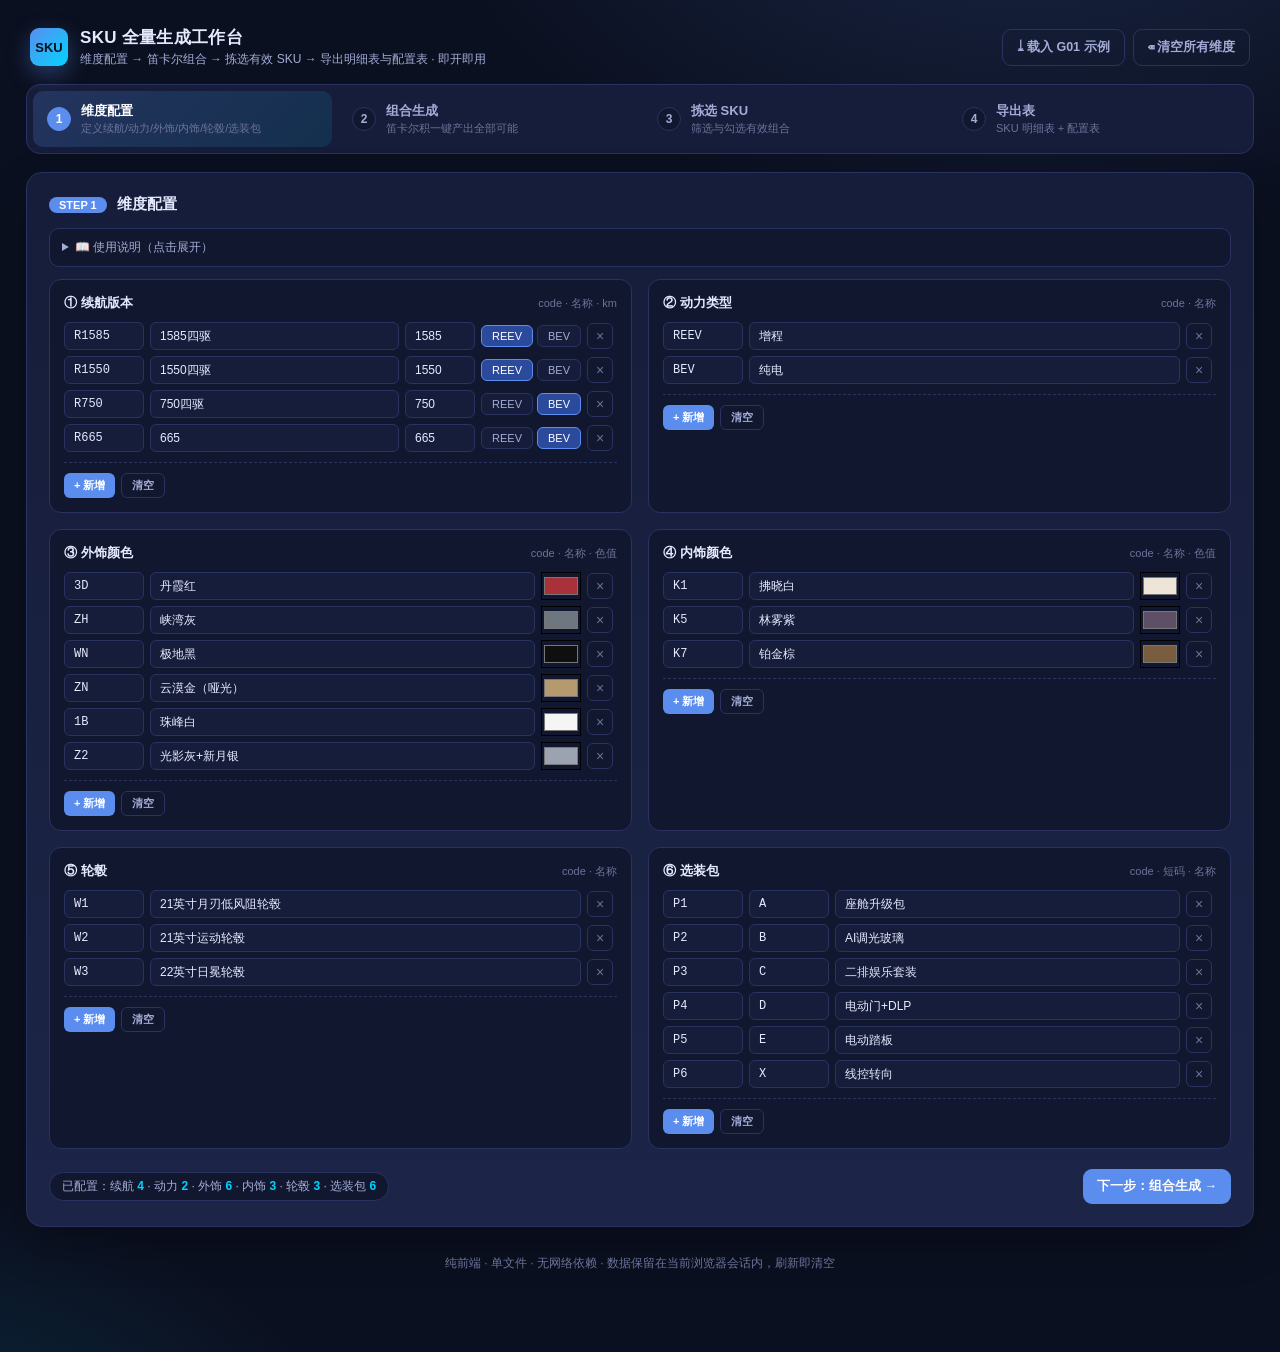
==== sku-configurator---产品配置与编码生成引擎/index.html @ 52884346 "Add SKU 全量生成工作台 (Cartesian + Cherry-pick) 四步工作流单文件 HTML 工具： - Step 1 维度配置：续航/动力/外饰/内饰/轮毂/选装包 全字段可编辑增" ====
<!DOCTYPE html>
<html lang="zh-CN">
<head>
<meta charset="UTF-8" />
<meta name="viewport" content="width=device-width, initial-scale=1.0" />
<title>SKU 全量生成工作台 · Cartesian + Cherry-pick</title>
<style>
  :root {
    --bg: #0b1020;
    --bg-2: #11172e;
    --panel: #161d3a;
    --panel-2: #1c2547;
    --border: #2a3360;
    --text: #e6eaff;
    --text-2: #a3acd6;
    --muted: #6b7399;
    --primary: #5b8def;
    --primary-2: #3d6fe0;
    --accent: #00d4ff;
    --success: #2bd576;
    --warn: #f5a524;
    --danger: #f5444f;
    --chip: #232c55;
    --chip-active: #2c4a9c;
  }
  * { box-sizing: border-box; }
  html, body { margin:0; padding:0; background:var(--bg); color:var(--text);
    font-family:-apple-system,BlinkMacSystemFont,"PingFang SC","Microsoft Yahei",sans-serif;
    -webkit-font-smoothing:antialiased; }
  body { min-height:100vh; background:
    radial-gradient(1000px 600px at 80% -10%, rgba(91,141,239,.18), transparent 60%),
    radial-gradient(800px 500px at -10% 110%, rgba(0,212,255,.14), transparent 60%),
    var(--bg);
  }
  .app { max-width:1480px; margin:0 auto; padding:22px 26px 80px; }

  /* Header */
  header.app-header { display:flex; align-items:center; justify-content:space-between;
    padding:4px 4px 16px; gap:16px; flex-wrap:wrap; }
  .brand { display:flex; align-items:center; gap:12px; }
  .brand-mark { width:38px; height:38px; border-radius:9px;
    background:linear-gradient(135deg,var(--primary),var(--accent));
    display:grid; place-items:center; color:#08111f; font-weight:800; font-size:13px;
    box-shadow:0 8px 22px rgba(91,141,239,.35); }
  .brand h1 { font-size:17px; margin:0; letter-spacing:.3px; }
  .brand .sub { font-size:12px; color:var(--text-2); margin-top:2px; }
  .header-actions { display:flex; gap:8px; }

  /* Stepper */
  .stepper { display:flex; gap:6px; margin-bottom:18px; background:var(--panel);
    border:1px solid var(--border); border-radius:14px; padding:6px; }
  .step-btn { flex:1; padding:11px 14px; border-radius:10px; cursor:pointer;
    transition:all .15s ease; user-select:none; display:flex; align-items:center; gap:10px;
    color:var(--text-2); font-size:13px; }
  .step-btn .num { width:24px; height:24px; border-radius:50%;
    background:var(--bg-2); display:grid; place-items:center; color:var(--text-2);
    font-weight:700; font-size:12px; flex-shrink:0; border:1px solid var(--border); }
  .step-btn:hover { color:var(--text); background:rgba(91,141,239,.08); }
  .step-btn.active { background:linear-gradient(135deg,rgba(91,141,239,.2),rgba(0,212,255,.1));
    color:#fff; border-color:var(--primary); }
  .step-btn.active .num { background:var(--primary); color:#fff; border-color:var(--primary); }
  .step-btn.done .num { background:var(--success); color:#08111f; border-color:var(--success); }
  .step-btn .step-title { font-weight:600; }
  .step-btn .step-desc { font-size:11px; color:var(--muted); margin-top:1px; }
  .step-btn-text { display:flex; flex-direction:column; }

  /* Card */
  .card { background:linear-gradient(180deg,var(--panel) 0%,var(--panel-2) 100%);
    border:1px solid var(--border); border-radius:16px; padding:22px;
    box-shadow:0 18px 40px rgba(0,0,0,.25); }
  .card h2 { font-size:15px; margin:0 0 14px; display:flex; align-items:center; gap:10px; }
  .card h2 .badge-num { background:var(--primary); color:#fff; padding:2px 10px;
    border-radius:999px; font-size:11px; font-weight:700; }

  /* Pill / chip */
  .pill { background:var(--bg-2); border:1px solid var(--border); color:var(--text-2);
    padding:5px 12px; border-radius:999px; font-size:12px; }
  .pill b { color:var(--accent); font-weight:600; }

  /* Buttons */
  button.btn { background:var(--primary); border:none; color:#fff; padding:9px 14px;
    border-radius:9px; font-size:12.5px; font-weight:600; cursor:pointer;
    transition:all .15s ease; }
  button.btn:hover { background:var(--primary-2); transform:translateY(-1px); }
  button.btn.ghost { background:transparent; border:1px solid var(--border); color:var(--text-2); }
  button.btn.ghost:hover { color:var(--text); border-color:var(--primary); }
  button.btn.danger { background:transparent; border:1px solid rgba(245,68,79,.4);
    color:var(--danger); }
  button.btn.danger:hover { background:rgba(245,68,79,.1); }
  button.btn.tiny { padding:4px 10px; font-size:11px; border-radius:6px; }
  button.btn:disabled { opacity:.4; cursor:not-allowed; transform:none; }

  /* Step 1: dimension grid */
  .dim-grid { display:grid; grid-template-columns:repeat(2,1fr); gap:16px; }
  @media (max-width:980px) { .dim-grid { grid-template-columns:1fr; } }
  .dim-card { background:var(--bg-2); border:1px solid var(--border); border-radius:12px; padding:14px; }
  .dim-card h3 { margin:0 0 10px; font-size:13px; color:var(--text); display:flex;
    align-items:center; justify-content:space-between; }
  .dim-card h3 .meta { color:var(--muted); font-size:11px; font-weight:400; }
  .dim-rows { display:flex; flex-direction:column; gap:6px; max-height:280px; overflow-y:auto;
    padding-right:4px; }
  .dim-rows::-webkit-scrollbar { width:6px; }
  .dim-rows::-webkit-scrollbar-thumb { background:var(--border); border-radius:3px; }
  .dim-row { display:flex; gap:6px; align-items:center; }
  .dim-row input[type=text], .dim-row input[type=number] {
    flex:1; min-width:0; background:var(--panel); border:1px solid var(--border);
    color:var(--text); padding:6px 9px; border-radius:6px; font-size:12px; outline:none; }
  .dim-row input:focus { border-color:var(--primary); }
  .dim-row input.code { font-family:"SF Mono",Menlo,monospace; max-width:80px; flex:0 0 80px; }
  .dim-row input.km { max-width:70px; flex:0 0 70px; }
  .dim-row input.color { max-width:40px; flex:0 0 40px; padding:0; height:28px;
    background:transparent; cursor:pointer; }
  .dim-row .del { background:transparent; border:1px solid var(--border); color:var(--muted);
    width:26px; height:26px; border-radius:6px; cursor:pointer; flex-shrink:0;
    transition:all .15s ease; font-size:14px; line-height:1; }
  .dim-row .del:hover { color:var(--danger); border-color:var(--danger); }
  .dim-actions { display:flex; gap:6px; margin-top:10px; padding-top:10px; border-top:1px dashed var(--border); }

  /* Step 2: combinations */
  .combo-summary { display:grid; grid-template-columns:repeat(auto-fit,minmax(150px,1fr));
    gap:10px; margin-bottom:14px; }
  .combo-stat { background:var(--bg-2); border:1px solid var(--border); border-radius:10px;
    padding:11px 14px; }
  .combo-stat .label { font-size:11px; color:var(--text-2); }
  .combo-stat .value { font-size:18px; color:var(--text); font-weight:700; margin-top:3px;
    font-family:"SF Mono",Menlo,monospace; }
  .combo-stat .value.accent { color:var(--accent); }
  .combo-formula { background:var(--bg-2); border:1px solid var(--border); border-radius:10px;
    padding:14px 16px; font-family:"SF Mono",Menlo,monospace; font-size:13px;
    color:var(--text-2); margin-bottom:14px; line-height:1.7; }
  .combo-formula b { color:var(--accent); font-weight:700; }
  .combo-formula .total { font-size:18px; color:#fff; }

  /* Step 3: cherry pick table */
  .filter-bar { display:flex; gap:8px; flex-wrap:wrap; align-items:center;
    margin-bottom:12px; padding:12px; background:var(--bg-2); border:1px solid var(--border);
    border-radius:10px; }
  .filter-bar select, .filter-bar input { background:var(--panel); border:1px solid var(--border);
    color:var(--text); padding:7px 10px; border-radius:7px; font-size:12.5px; outline:none; }
  .filter-bar select:focus, .filter-bar input:focus { border-color:var(--primary); }
  .filter-bar label { font-size:11px; color:var(--text-2); margin-right:4px; }
  .filter-bar .spacer { flex:1; }

  .selection-bar { display:flex; gap:8px; align-items:center; margin-bottom:12px; flex-wrap:wrap; }
  .sel-stat { font-size:12px; color:var(--text-2); }
  .sel-stat b { color:var(--accent); font-size:13px; }

  /* Tables */
  .tbl-wrap { overflow-x:auto; max-height:560px; overflow-y:auto;
    border:1px solid var(--border); border-radius:10px; background:var(--bg-2); }
  table.tbl { width:100%; border-collapse:collapse; font-size:12.5px; }
  table.tbl th, table.tbl td { padding:8px 12px; text-align:left;
    border-bottom:1px solid var(--border); white-space:nowrap; }
  table.tbl thead th { background:var(--panel); color:var(--text-2);
    font-weight:600; font-size:11px; text-transform:uppercase; letter-spacing:.5px;
    position:sticky; top:0; z-index:2; }
  table.tbl td code { color:var(--accent); font-family:"SF Mono",Menlo,monospace;
    font-size:11.5px; background:rgba(0,212,255,.08); padding:2px 6px; border-radius:4px; }
  table.tbl tr:hover td { background:rgba(91,141,239,.06); }
  table.tbl tr.selected td { background:rgba(43,213,118,.06); }
  table.tbl .swatch { display:inline-block; width:12px; height:12px; border-radius:50%;
    margin-right:6px; vertical-align:-1px; border:1px solid rgba(255,255,255,.25); }
  table.tbl input[type=checkbox] { cursor:pointer; }
  table.tbl .badge-pwr { font-size:11px; padding:2px 7px; border-radius:999px;
    border:1px solid; font-weight:600; }
  .badge-pwr.reev, .badge-pwr.增程 { color:var(--warn); border-color:rgba(245,165,36,.4);
    background:rgba(245,165,36,.08); }
  .badge-pwr.bev, .badge-pwr.纯电 { color:var(--success); border-color:rgba(43,213,118,.4);
    background:rgba(43,213,118,.08); }

  .pagination { display:flex; gap:6px; align-items:center; justify-content:center;
    margin-top:12px; }
  .pagination button { background:var(--bg-2); border:1px solid var(--border);
    color:var(--text-2); padding:5px 11px; border-radius:6px; font-size:12px;
    cursor:pointer; }
  .pagination button:hover { color:var(--text); border-color:var(--primary); }
  .pagination button.active { background:var(--primary); color:#fff; border-color:var(--primary); }
  .pagination .ellipsis { color:var(--muted); padding:5px 4px; }
  .pagination .info { font-size:12px; color:var(--text-2); margin:0 10px; }

  /* Step 4 export tables */
  .export-grid { display:grid; gap:18px; }
  .export-section { background:var(--bg-2); border:1px solid var(--border);
    border-radius:12px; padding:14px; }
  .export-section h3 { margin:0 0 10px; font-size:14px; display:flex;
    justify-content:space-between; align-items:center; }
  .export-section h3 .actions { display:flex; gap:6px; }

  .matrix-cell { text-align:center; }
  .tag-yes { color:var(--success); font-weight:700; }
  .tag-no { color:var(--muted); }

  /* Toast */
  .toast { position:fixed; bottom:30px; left:50%; transform:translateX(-50%);
    background:#0a0f23; border:1px solid var(--border); color:var(--text);
    padding:10px 16px; border-radius:10px; font-size:13px;
    box-shadow:0 12px 30px rgba(0,0,0,.5);
    opacity:0; transition:opacity .25s ease, transform .25s ease;
    pointer-events:none; z-index:100; }
  .toast.show { opacity:1; transform:translateX(-50%) translateY(-4px); }

  .hidden { display:none !important; }

  .empty-state { text-align:center; padding:40px 20px; color:var(--muted); }
  .empty-state .icon { font-size:36px; margin-bottom:10px; opacity:.5; }
  .empty-state .msg { font-size:13px; margin-bottom:14px; }

  footer.foot { margin-top:28px; text-align:center; color:var(--muted); font-size:12px; }

  /* Power select chips inline (in dim row) */
  .power-select { display:flex; gap:4px; }
  .power-select .pchip { padding:4px 10px; background:var(--panel); border:1px solid var(--border);
    color:var(--text-2); border-radius:6px; font-size:11px; cursor:pointer; user-select:none; }
  .power-select .pchip.active { background:var(--chip-active); color:#fff; border-color:var(--primary); }

  details { background:var(--bg-2); border:1px solid var(--border); border-radius:10px;
    padding:10px 12px; margin-bottom:12px; }
  details summary { cursor:pointer; font-size:12px; color:var(--text-2); }
  details summary:hover { color:var(--text); }
  details[open] summary { color:var(--text); margin-bottom:8px; }
  details code { color:var(--accent); font-size:11.5px; }
  details kbd { background:var(--panel); border:1px solid var(--border); padding:1px 5px;
    border-radius:4px; font-size:11px; color:var(--text); }
</style>
</head>
<body>
<div class="app">

<header class="app-header">
  <div class="brand">
    <div class="brand-mark">SKU</div>
    <div>
      <h1>SKU 全量生成工作台</h1>
      <div class="sub">维度配置 → 笛卡尔组合 → 拣选有效 SKU → 导出明细表与配置表 · 即开即用</div>
    </div>
  </div>
  <div class="header-actions">
    <button class="btn ghost" id="btnLoadG01">⤓ 载入 G01 示例</button>
    <button class="btn ghost" id="btnClearAll">⌫ 清空所有维度</button>
  </div>
</header>

<div class="stepper">
  <div class="step-btn active" data-step="1">
    <div class="num">1</div>
    <div class="step-btn-text">
      <div class="step-title">维度配置</div>
      <div class="step-desc">定义续航/动力/外饰/内饰/轮毂/选装包</div>
    </div>
  </div>
  <div class="step-btn" data-step="2">
    <div class="num">2</div>
    <div class="step-btn-text">
      <div class="step-title">组合生成</div>
      <div class="step-desc">笛卡尔积一键产出全部可能</div>
    </div>
  </div>
  <div class="step-btn" data-step="3">
    <div class="num">3</div>
    <div class="step-btn-text">
      <div class="step-title">拣选 SKU</div>
      <div class="step-desc">筛选与勾选有效组合</div>
    </div>
  </div>
  <div class="step-btn" data-step="4">
    <div class="num">4</div>
    <div class="step-btn-text">
      <div class="step-title">导出表</div>
      <div class="step-desc">SKU 明细表 + 配置表</div>
    </div>
  </div>
</div>

<!-- ============ STEP 1 : 维度配置 ============ -->
<section id="step-1" class="card">
  <h2><span class="badge-num">STEP 1</span>维度配置</h2>
  <details>
    <summary>📖 使用说明（点击展开）</summary>
    <div style="font-size:12px; color:var(--text-2); line-height:1.7;">
      为每个维度增删改条目。所有维度都将参与笛卡尔积组合。<br>
      • <b>续航版本</b>：每行包含编码 / 名称 / 续航值(km)<br>
      • <b>动力类型</b>：通常为 REEV / BEV / PHEV 等<br>
      • <b>外饰 / 内饰</b>：编码 / 名称 / 颜色<br>
      • <b>轮毂 / 选装包</b>：编码 / 名称<br>
      字段留空时该行将被忽略。点击右上「⤓ 载入 G01 示例」可填入小鹏 GX 真实数据。
    </div>
  </details>

  <div class="dim-grid">
    <div class="dim-card" data-dim="range">
      <h3>① 续航版本 <span class="meta">code · 名称 · km</span></h3>
      <div class="dim-rows"></div>
      <div class="dim-actions">
        <button class="btn tiny" data-act="add">+ 新增</button>
        <button class="btn ghost tiny" data-act="clear">清空</button>
      </div>
    </div>

    <div class="dim-card" data-dim="power">
      <h3>② 动力类型 <span class="meta">code · 名称</span></h3>
      <div class="dim-rows"></div>
      <div class="dim-actions">
        <button class="btn tiny" data-act="add">+ 新增</button>
        <button class="btn ghost tiny" data-act="clear">清空</button>
      </div>
    </div>

    <div class="dim-card" data-dim="exterior">
      <h3>③ 外饰颜色 <span class="meta">code · 名称 · 色值</span></h3>
      <div class="dim-rows"></div>
      <div class="dim-actions">
        <button class="btn tiny" data-act="add">+ 新增</button>
        <button class="btn ghost tiny" data-act="clear">清空</button>
      </div>
    </div>

    <div class="dim-card" data-dim="interior">
      <h3>④ 内饰颜色 <span class="meta">code · 名称 · 色值</span></h3>
      <div class="dim-rows"></div>
      <div class="dim-actions">
        <button class="btn tiny" data-act="add">+ 新增</button>
        <button class="btn ghost tiny" data-act="clear">清空</button>
      </div>
    </div>

    <div class="dim-card" data-dim="wheel">
      <h3>⑤ 轮毂 <span class="meta">code · 名称</span></h3>
      <div class="dim-rows"></div>
      <div class="dim-actions">
        <button class="btn tiny" data-act="add">+ 新增</button>
        <button class="btn ghost tiny" data-act="clear">清空</button>
      </div>
    </div>

    <div class="dim-card" data-dim="package">
      <h3>⑥ 选装包 <span class="meta">code · 短码 · 名称</span></h3>
      <div class="dim-rows"></div>
      <div class="dim-actions">
        <button class="btn tiny" data-act="add">+ 新增</button>
        <button class="btn ghost tiny" data-act="clear">清空</button>
      </div>
    </div>
  </div>

  <div style="margin-top:20px; display:flex; justify-content:space-between; align-items:center;">
    <div class="pill" id="dimSummary">已配置：— / — / — / — / — / —</div>
    <button class="btn" id="btnGoStep2">下一步：组合生成 →</button>
  </div>
</section>

<!-- ============ STEP 2 : 组合生成 ============ -->
<section id="step-2" class="card hidden">
  <h2><span class="badge-num">STEP 2</span>组合生成</h2>

  <div class="combo-formula" id="comboFormula"></div>

  <div class="combo-summary" id="comboSummary"></div>

  <div style="display:flex; gap:8px; margin-bottom:14px; flex-wrap:wrap;">
    <button class="btn" id="btnGenerateCombos">⚡ 生成全部组合</button>
    <label style="display:flex; align-items:center; gap:6px; font-size:12px; color:var(--text-2);">
      <input type="checkbox" id="optPackagePower" /> 选装包按"独立 0/1"展开（关闭则只产出"全标配"+"全可选"两态）
    </label>
    <span class="spacer" style="flex:1;"></span>
    <button class="btn ghost" id="btnPrev2">← 上一步</button>
    <button class="btn" id="btnGoStep3" disabled>下一步：拣选 SKU →</button>
  </div>

  <div id="comboPreview"></div>
</section>

<!-- ============ STEP 3 : 拣选 SKU ============ -->
<section id="step-3" class="card hidden">
  <h2><span class="badge-num">STEP 3</span>拣选 SKU</h2>

  <div class="filter-bar">
    <label>续航</label><select data-filter="range"><option value="">全部</option></select>
    <label>动力</label><select data-filter="power"><option value="">全部</option></select>
    <label>外饰</label><select data-filter="exterior"><option value="">全部</option></select>
    <label>内饰</label><select data-filter="interior"><option value="">全部</option></select>
    <label>轮毂</label><select data-filter="wheel"><option value="">全部</option></select>
    <input type="text" placeholder="搜索 SKU 编码 / 名称…" id="searchInput" style="flex:1; min-width:160px;"/>
    <button class="btn ghost tiny" id="btnClearFilter">清空筛选</button>
  </div>

  <div class="selection-bar">
    <span class="sel-stat">已选：<b id="selCount">0</b> / 当前筛选：<b id="filterCount">0</b> / 全部：<b id="totalCount">0</b></span>
    <span style="flex:1;"></span>
    <button class="btn ghost tiny" id="btnSelectFiltered">✓ 选中筛选项</button>
    <button class="btn ghost tiny" id="btnUnselectFiltered">✕ 取消筛选项</button>
    <button class="btn ghost tiny" id="btnInvertSel">⇅ 反选</button>
    <button class="btn ghost tiny" id="btnSelectAll">全选</button>
    <button class="btn ghost tiny" id="btnSelectNone">全不选</button>
    <span style="width:8px;"></span>
    <button class="btn ghost" id="btnPrev3">← 上一步</button>
    <button class="btn" id="btnGoStep4">下一步：导出表 →</button>
  </div>

  <div class="tbl-wrap">
    <table class="tbl">
      <thead>
        <tr>
          <th><input type="checkbox" id="chkAllPage" title="本页全选/全不选" /></th>
          <th>#</th>
          <th>SKU 编码</th>
          <th>续航</th>
          <th>动力</th>
          <th>轮毂</th>
          <th>外饰</th>
          <th>内饰</th>
          <th>选装包</th>
        </tr>
      </thead>
      <tbody id="comboTbody"></tbody>
    </table>
  </div>
  <div class="pagination" id="pagination"></div>
</section>

<!-- ============ STEP 4 : 导出表 ============ -->
<section id="step-4" class="card hidden">
  <h2><span class="badge-num">STEP 4</span>导出表</h2>
  <div class="combo-summary">
    <div class="combo-stat"><div class="label">已选 SKU</div><div class="value accent" id="exportSelCount">0</div></div>
    <div class="combo-stat"><div class="label">续航版本数</div><div class="value" id="exportRangeCount">0</div></div>
    <div class="combo-stat"><div class="label">外饰组合数</div><div class="value" id="exportExtCount">0</div></div>
    <div class="combo-stat"><div class="label">轮毂组合数</div><div class="value" id="exportWheelCount">0</div></div>
  </div>

  <div class="export-grid">
    <div class="export-section">
      <h3>📋 SKU 明细表 <div class="actions">
        <button class="btn tiny" data-export="detail-csv">⬇ CSV</button>
        <button class="btn tiny ghost" data-export="detail-json">⬇ JSON</button>
        <button class="btn tiny ghost" data-export="detail-copy">📋 复制 TSV</button>
      </div></h3>
      <div class="tbl-wrap" style="max-height:400px;">
        <table class="tbl" id="detailTable"></table>
      </div>
    </div>

    <div class="export-section">
      <h3>📊 配置表（按续航版本汇总） <div class="actions">
        <button class="btn tiny" data-export="config-csv">⬇ CSV</button>
        <button class="btn tiny ghost" data-export="config-json">⬇ JSON</button>
      </div></h3>
      <div class="tbl-wrap" style="max-height:300px;">
        <table class="tbl" id="configTable"></table>
      </div>
    </div>

    <div class="export-section">
      <h3>🎨 外饰 × 内饰 × 续航 矩阵 <div class="actions">
        <button class="btn tiny ghost" data-export="matrix-csv">⬇ CSV</button>
      </div></h3>
      <div class="tbl-wrap" style="max-height:400px;">
        <table class="tbl" id="matrixTable"></table>
      </div>
    </div>
  </div>

  <div style="margin-top:18px; display:flex; gap:8px;">
    <button class="btn ghost" id="btnPrev4">← 返回拣选</button>
    <span style="flex:1;"></span>
    <button class="btn" id="btnExportAll">⬇ 一键打包导出（JSON）</button>
  </div>
</section>

<footer class="foot">
  纯前端 · 单文件 · 无网络依赖 · 数据保留在当前浏览器会话内，刷新即清空
</footer>
</div>

<div id="toast" class="toast"></div>

<script>
/* =========================================================================================
 *  G01 示例数据
 * ======================================================================================= */
const SAMPLE_G01 = {
  range: [
    { code:'R1585', name:'1585四驱', km:1585, power:'REEV' },
    { code:'R1550', name:'1550四驱', km:1550, power:'REEV' },
    { code:'R750',  name:'750四驱',  km:750,  power:'BEV'  },
    { code:'R665',  name:'665',      km:665,  power:'BEV'  },
  ],
  power: [
    { code:'REEV', name:'增程' },
    { code:'BEV',  name:'纯电' },
  ],
  exterior: [
    { code:'3D',   name:'丹霞红',         hex:'#A8313A' },
    { code:'ZH',   name:'峡湾灰',         hex:'#6E7680' },
    { code:'WN',   name:'极地黑',         hex:'#0F0F0F' },
    { code:'ZN',   name:'云漠金（哑光）',  hex:'#B59A6F' },
    { code:'1B',   name:'珠峰白',         hex:'#F5F5F5' },
    { code:'Z2',   name:'光影灰+新月银',  hex:'#9CA3B0' },
  ],
  interior: [
    { code:'K1', name:'拂晓白', hex:'#EDE6D6' },
    { code:'K5', name:'林雾紫', hex:'#5C4F66' },
    { code:'K7', name:'铂金棕', hex:'#7A5C3F' },
  ],
  wheel: [
    { code:'W1', name:'21英寸月刃低风阻轮毂' },
    { code:'W2', name:'21英寸运动轮毂' },
    { code:'W3', name:'22英寸日冕轮毂' },
  ],
  package: [
    { code:'P1', short:'A', name:'座舱升级包' },
    { code:'P2', short:'B', name:'AI调光玻璃' },
    { code:'P3', short:'C', name:'二排娱乐套装' },
    { code:'P4', short:'D', name:'电动门+DLP' },
    { code:'P5', short:'E', name:'电动踏板' },
    { code:'P6', short:'X', name:'线控转向' },
  ],
};

const EMPTY_DIMS = { range:[], power:[], exterior:[], interior:[], wheel:[], package:[] };

/* =========================================================================================
 *  全局状态
 * ======================================================================================= */
const state = {
  dims: structuredClone(SAMPLE_G01),
  combos: [],
  selection: new Set(),     // combo IDs
  filter: { range:'', power:'', exterior:'', interior:'', wheel:'', search:'' },
  page: 1,
  pageSize: 50,
  packagePowerSet: false,   // 选装包是否按 0/1 笛卡尔展开
  step: 1,
};

const $  = sel => document.querySelector(sel);
const $$ = sel => Array.from(document.querySelectorAll(sel));

function toast(msg) {
  const t = $('#toast'); t.textContent = msg; t.classList.add('show');
  clearTimeout(t._h); t._h = setTimeout(()=>t.classList.remove('show'), 1700);
}

/* =========================================================================================
 *  Step 1: 维度配置 渲染
 * ======================================================================================= */
const DIM_FIELDS = {
  range:    [{k:'code',ph:'编码',cls:'code'},{k:'name',ph:'名称'},{k:'km',ph:'km',cls:'km',type:'number'}],
  power:    [{k:'code',ph:'编码',cls:'code'},{k:'name',ph:'名称'}],
  exterior: [{k:'code',ph:'编码',cls:'code'},{k:'name',ph:'名称'},{k:'hex',type:'color',cls:'color'}],
  interior: [{k:'code',ph:'编码',cls:'code'},{k:'name',ph:'名称'},{k:'hex',type:'color',cls:'color'}],
  wheel:    [{k:'code',ph:'编码',cls:'code'},{k:'name',ph:'名称'}],
  package:  [{k:'code',ph:'编码',cls:'code'},{k:'short',ph:'短码',cls:'code'},{k:'name',ph:'名称'}],
};
const DIM_LABELS = { range:'续航版本', power:'动力类型', exterior:'外饰', interior:'内饰', wheel:'轮毂', package:'选装包' };

function renderDimCard(dim) {
  const card = document.querySelector(`.dim-card[data-dim="${dim}"]`);
  const body = card.querySelector('.dim-rows');
  body.innerHTML = '';
  state.dims[dim].forEach((row, idx) => {
    const r = document.createElement('div');
    r.className = 'dim-row';
    DIM_FIELDS[dim].forEach(f => {
      const inp = document.createElement('input');
      inp.type = f.type || 'text';
      inp.placeholder = f.ph || '';
      if (f.cls) inp.className = f.cls;
      inp.value = row[f.k] != null ? row[f.k] : '';
      inp.addEventListener('input', e => {
        let v = e.target.value;
        if (f.type === 'number') v = v === '' ? null : Number(v);
        state.dims[dim][idx][f.k] = v;
        updateDimSummary();
      });
      r.appendChild(inp);
    });
    // power dim 不需要其他字段；range 加 power 选择
    if (dim === 'range') {
      const ps = document.createElement('div');
      ps.className = 'power-select';
      const powers = state.dims.power.length ? state.dims.power : [{code:'REEV',name:'增程'},{code:'BEV',name:'纯电'}];
      powers.forEach(p => {
        const c = document.createElement('div');
        c.className = 'pchip' + (row.power === p.code ? ' active' : '');
        c.textContent = p.code;
        c.title = p.name;
        c.addEventListener('click', () => {
          state.dims.range[idx].power = p.code;
          renderDimCard('range');
          updateDimSummary();
        });
        ps.appendChild(c);
      });
      r.appendChild(ps);
    }
    const del = document.createElement('button');
    del.className = 'del'; del.textContent = '×'; del.title = '删除';
    del.addEventListener('click', () => {
      state.dims[dim].splice(idx, 1);
      renderDimCard(dim);
      updateDimSummary();
    });
    r.appendChild(del);
    body.appendChild(r);
  });
}

function renderAllDimCards() {
  Object.keys(DIM_LABELS).forEach(renderDimCard);
  updateDimSummary();
}

function addEmptyRow(dim) {
  const empty = {};
  DIM_FIELDS[dim].forEach(f => empty[f.k] = f.type === 'number' ? null : '');
  if (dim === 'exterior' || dim === 'interior') empty.hex = '#cccccc';
  if (dim === 'range') empty.power = (state.dims.power[0]||{}).code || '';
  state.dims[dim].push(empty);
  renderDimCard(dim);
  updateDimSummary();
}

function clearDim(dim) {
  if (!confirm(`确定清空「${DIM_LABELS[dim]}」全部条目？`)) return;
  state.dims[dim] = [];
  renderDimCard(dim);
  updateDimSummary();
}

function updateDimSummary() {
  const valid = dim => state.dims[dim].filter(r => r.code && r.name).length;
  const counts = ['range','power','exterior','interior','wheel','package'].map(valid);
  $('#dimSummary').innerHTML = `已配置：续航 <b>${counts[0]}</b> · 动力 <b>${counts[1]}</b> · 外饰 <b>${counts[2]}</b> · 内饰 <b>${counts[3]}</b> · 轮毂 <b>${counts[4]}</b> · 选装包 <b>${counts[5]}</b>`;
  // re-render power selection chips when power dim changes
  if (state._lastPowerHash !== JSON.stringify(state.dims.power)) {
    state._lastPowerHash = JSON.stringify(state.dims.power);
    if (state.dims.range.length) renderDimCard('range');
  }
}

// 维度卡按钮
document.querySelectorAll('.dim-card').forEach(card => {
  card.querySelectorAll('button[data-act]').forEach(btn => {
    btn.addEventListener('click', () => {
      const dim = card.dataset.dim;
      const act = btn.dataset.act;
      if (act === 'add') addEmptyRow(dim);
      if (act === 'clear') clearDim(dim);
    });
  });
});

$('#btnLoadG01').addEventListener('click', () => {
  state.dims = structuredClone(SAMPLE_G01);
  renderAllDimCards();
  toast('已载入小鹏 GX (G01) 示例数据');
});
$('#btnClearAll').addEventListener('click', () => {
  if (!confirm('确定清空全部维度？')) return;
  state.dims = structuredClone(EMPTY_DIMS);
  renderAllDimCards();
  toast('已清空全部维度');
});

/* =========================================================================================
 *  Step 切换
 * ======================================================================================= */
function goStep(n) {
  state.step = n;
  $$('.step-btn').forEach(b => {
    const i = +b.dataset.step;
    b.classList.toggle('active', i === n);
    b.classList.toggle('done', i < n);
  });
  [1,2,3,4].forEach(i => {
    document.getElementById('step-'+i).classList.toggle('hidden', i !== n);
  });
  if (n === 2) renderStep2();
  if (n === 3) renderStep3();
  if (n === 4) renderStep4();
  window.scrollTo({ top: 0, behavior: 'smooth' });
}
$$('.step-btn').forEach(b => b.addEventListener('click', () => goStep(+b.dataset.step)));
$('#btnGoStep2').addEventListener('click', () => {
  if (!validateDims()) return;
  goStep(2);
});
$('#btnPrev2').addEventListener('click', () => goStep(1));
$('#btnGoStep3').addEventListener('click', () => goStep(3));
$('#btnPrev3').addEventListener('click', () => goStep(2));
$('#btnGoStep4').addEventListener('click', () => goStep(4));
$('#btnPrev4').addEventListener('click', () => goStep(3));

function validateDims() {
  const need = ['range','exterior','interior','wheel'];
  for (const d of need) {
    const valid = state.dims[d].filter(r => r.code && r.name);
    if (valid.length === 0) {
      toast(`「${DIM_LABELS[d]}」至少需要 1 条有效记录`);
      return false;
    }
  }
  return true;
}

/* =========================================================================================
 *  Step 2: 组合生成
 * ======================================================================================= */
function getValid(dim) {
  return state.dims[dim].filter(r => r.code && r.name);
}

function renderStep2() {
  const r = getValid('range'), p = getValid('power'), e = getValid('exterior'),
        i = getValid('interior'), w = getValid('wheel'), pk = getValid('package');
  const usePower = p.length > 0;
  const pkgFactor = state.packagePowerSet ? Math.pow(2, pk.length) : (pk.length ? 2 : 1);
  const baseTotal = r.length * (usePower ? p.length : 1) * e.length * i.length * w.length;
  const total = baseTotal * pkgFactor;

  $('#comboFormula').innerHTML = `
    <span>续航 <b>${r.length}</b></span> ×
    ${usePower ? `<span>动力 <b>${p.length}</b></span> ×` : '<span style="color:var(--muted)">动力 (未配置，跳过)</span> ×'}
    <span>外饰 <b>${e.length}</b></span> ×
    <span>内饰 <b>${i.length}</b></span> ×
    <span>轮毂 <b>${w.length}</b></span> ×
    <span>选装包 ${state.packagePowerSet ? `2<sup>${pk.length}</sup> = <b>${pkgFactor}</b>` : `<b>${pkgFactor}</b>`}</span>
    <span style="margin-left:12px; color:var(--muted)">=</span>
    <span class="total"><b>${total.toLocaleString()}</b></span> 条
  `;

  $('#comboSummary').innerHTML = `
    <div class="combo-stat"><div class="label">基础组合</div><div class="value">${baseTotal.toLocaleString()}</div></div>
    <div class="combo-stat"><div class="label">选装包因子</div><div class="value">${pkgFactor}</div></div>
    <div class="combo-stat"><div class="label">总计 SKU</div><div class="value accent">${total.toLocaleString()}</div></div>
    <div class="combo-stat"><div class="label">已生成</div><div class="value">${state.combos.length.toLocaleString()}</div></div>
  `;

  $('#btnGoStep3').disabled = state.combos.length === 0;
}

$('#optPackagePower').addEventListener('change', e => {
  state.packagePowerSet = e.target.checked;
  renderStep2();
});

$('#btnGenerateCombos').addEventListener('click', () => {
  generateCombos();
  renderStep2();
  renderComboPreview();
  $('#btnGoStep3').disabled = false;
  toast(`已生成 ${state.combos.length.toLocaleString()} 条组合`);
});

function generateCombos() {
  const r = getValid('range'), p = getValid('power'), e = getValid('exterior'),
        i = getValid('interior'), w = getValid('wheel'), pk = getValid('package');
  const combos = [];
  const powers = p.length ? p : [{code:'',name:''}];

  // 选装包组合枚举
  let pkgSets;
  if (state.packagePowerSet) {
    const N = pk.length;
    pkgSets = [];
    for (let mask = 0; mask < Math.pow(2, N); mask++) {
      const s = [];
      for (let b = 0; b < N; b++) if (mask & (1<<b)) s.push(pk[b]);
      pkgSets.push(s);
    }
  } else if (pk.length === 0) {
    pkgSets = [[]];
  } else {
    pkgSets = [[], pk.slice()]; // 全无 + 全选
  }

  let id = 0;
  r.forEach(rng => {
    powers.forEach(pwr => {
      e.forEach(ext => {
        i.forEach(ino => {
          w.forEach(wh => {
            pkgSets.forEach(pkgs => {
              const sku = buildSkuCode(rng, pwr, wh, ext, ino, pkgs);
              combos.push({
                id: 'C'+(++id),
                sku,
                range: rng,
                power: pwr.code ? pwr : null,
                exterior: ext,
                interior: ino,
                wheel: wh,
                packages: pkgs,
              });
            });
          });
        });
      });
    });
  });
  state.combos = combos;
  // 默认全选（拣选 = 移除不要的）
  state.selection = new Set(combos.map(c => c.id));
  state.page = 1;
  state.filter = { range:'', power:'', exterior:'', interior:'', wheel:'', search:'' };
}

function buildSkuCode(rng, pwr, wh, ext, ino, pkgs) {
  const parts = [];
  parts.push(rng.code);
  if (pwr && pwr.code) parts.push(pwr.code);
  parts.push(wh.code);
  parts.push(ext.code);
  parts.push(ino.code);
  let core = parts.join('-');
  if (pkgs.length) {
    const shorts = pkgs.map(p => p.short || p.code).join('');
    core += '+' + shorts;
  }
  core += '@' + (rng.km != null ? rng.km : '?') + 'km';
  return core;
}

function renderComboPreview() {
  if (!state.combos.length) {
    $('#comboPreview').innerHTML = '';
    return;
  }
  const head = `<table class="tbl"><thead><tr>
    <th>#</th><th>SKU 编码</th><th>续航</th><th>动力</th><th>轮毂</th><th>外饰</th><th>内饰</th><th>选装包</th>
  </tr></thead><tbody>`;
  const rows = state.combos.slice(0, 30).map((c, idx) => `
    <tr>
      <td>${idx+1}</td>
      <td><code>${c.sku}</code></td>
      <td>${c.range.name} (${c.range.km}km)</td>
      <td>${c.power ? `<span class="badge-pwr ${c.power.code.toLowerCase()}">${c.power.name}</span>` : '—'}</td>
      <td>${c.wheel.name}</td>
      <td><span class="swatch" style="background:${c.exterior.hex||'#666'}"></span>${c.exterior.name}</td>
      <td><span class="swatch" style="background:${c.interior.hex||'#666'}"></span>${c.interior.name}</td>
      <td>${c.packages.map(p=>p.name).join(' · ') || '—'}</td>
    </tr>
  `).join('');
  const tail = `</tbody></table>`;
  $('#comboPreview').innerHTML = `<details open><summary>预览前 30 条（共 ${state.combos.length.toLocaleString()} 条）</summary><div class="tbl-wrap" style="max-height:340px;">${head+rows+tail}</div></details>`;
}

/* =========================================================================================
 *  Step 3: 拣选
 * ======================================================================================= */
function renderStep3() {
  // 填充筛选下拉
  fillFilterOptions();
  bindFilterEvents();
  refreshTable();
}

function fillFilterOptions() {
  const fillSel = (sel, items, getCode, getName) => {
    sel.innerHTML = '<option value="">全部</option>' + items.map(it =>
      `<option value="${getCode(it)}">${getName(it)}</option>`).join('');
  };
  fillSel($('select[data-filter="range"]'),    getValid('range'),    r => r.code, r => `${r.name} (${r.km}km)`);
  fillSel($('select[data-filter="power"]'),    getValid('power'),    p => p.code, p => p.name);
  fillSel($('select[data-filter="exterior"]'), getValid('exterior'), e => e.code, e => e.name);
  fillSel($('select[data-filter="interior"]'), getValid('interior'), i => i.code, i => i.name);
  fillSel($('select[data-filter="wheel"]'),    getValid('wheel'),    w => w.code, w => w.name);
}

function bindFilterEvents() {
  $$('.filter-bar select').forEach(sel => {
    sel.value = state.filter[sel.dataset.filter] || '';
    sel.onchange = () => { state.filter[sel.dataset.filter] = sel.value; state.page=1; refreshTable(); };
  });
  $('#searchInput').oninput = e => { state.filter.search = e.target.value.trim(); state.page=1; refreshTable(); };
  $('#btnClearFilter').onclick = () => {
    state.filter = { range:'', power:'', exterior:'', interior:'', wheel:'', search:'' };
    state.page = 1;
    fillFilterOptions(); bindFilterEvents();
    $('#searchInput').value = '';
    refreshTable();
  };
}

function getFiltered() {
  const f = state.filter;
  return state.combos.filter(c =>
    (!f.range    || c.range.code === f.range) &&
    (!f.power    || (c.power && c.power.code === f.power)) &&
    (!f.exterior || c.exterior.code === f.exterior) &&
    (!f.interior || c.interior.code === f.interior) &&
    (!f.wheel    || c.wheel.code === f.wheel) &&
    (!f.search   || (c.sku.toLowerCase().includes(f.search.toLowerCase()) ||
                     c.exterior.name.includes(f.search) ||
                     c.interior.name.includes(f.search) ||
                     c.wheel.name.includes(f.search) ||
                     c.range.name.includes(f.search) ||
                     c.packages.some(p=>p.name.includes(f.search))))
  );
}

function refreshTable() {
  const filtered = getFiltered();
  const total = state.combos.length;
  $('#totalCount').textContent = total.toLocaleString();
  $('#filterCount').textContent = filtered.length.toLocaleString();
  $('#selCount').textContent = state.selection.size.toLocaleString();

  const pageSize = state.pageSize;
  const totalPages = Math.max(1, Math.ceil(filtered.length / pageSize));
  if (state.page > totalPages) state.page = totalPages;
  const start = (state.page - 1) * pageSize;
  const pageRows = filtered.slice(start, start + pageSize);

  const tbody = $('#comboTbody');
  if (pageRows.length === 0) {
    tbody.innerHTML = `<tr><td colspan="9" style="text-align:center; padding:30px; color:var(--muted);">无匹配组合</td></tr>`;
  } else {
    tbody.innerHTML = pageRows.map((c, idx) => {
      const sel = state.selection.has(c.id);
      return `<tr class="${sel?'selected':''}" data-id="${c.id}">
        <td><input type="checkbox" ${sel?'checked':''}/></td>
        <td>${start+idx+1}</td>
        <td><code>${c.sku}</code></td>
        <td>${c.range.name} <span style="color:var(--muted)">(${c.range.km}km)</span></td>
        <td>${c.power ? `<span class="badge-pwr ${c.power.code.toLowerCase()}">${c.power.name}</span>` : '—'}</td>
        <td>${c.wheel.name}</td>
        <td><span class="swatch" style="background:${c.exterior.hex||'#666'}"></span>${c.exterior.name}</td>
        <td><span class="swatch" style="background:${c.interior.hex||'#666'}"></span>${c.interior.name}</td>
        <td style="white-space:normal; max-width:280px;">${c.packages.map(p=>p.name).join(' · ') || '—'}</td>
      </tr>`;
    }).join('');
    tbody.querySelectorAll('tr').forEach(tr => {
      const id = tr.dataset.id;
      tr.querySelector('input[type=checkbox]').addEventListener('change', e => {
        if (e.target.checked) state.selection.add(id); else state.selection.delete(id);
        tr.classList.toggle('selected', e.target.checked);
        $('#selCount').textContent = state.selection.size.toLocaleString();
        updateChkAllPage();
      });
    });
  }
  renderPagination(filtered.length);
  updateChkAllPage();
}

function updateChkAllPage() {
  const filtered = getFiltered();
  const start = (state.page - 1) * state.pageSize;
  const pageRows = filtered.slice(start, start + state.pageSize);
  const allSel = pageRows.length && pageRows.every(c => state.selection.has(c.id));
  const noneSel = pageRows.every(c => !state.selection.has(c.id));
  const chk = $('#chkAllPage');
  chk.checked = allSel;
  chk.indeterminate = !allSel && !noneSel;
}

$('#chkAllPage').addEventListener('change', e => {
  const filtered = getFiltered();
  const start = (state.page - 1) * state.pageSize;
  const pageRows = filtered.slice(start, start + state.pageSize);
  if (e.target.checked) pageRows.forEach(c => state.selection.add(c.id));
  else pageRows.forEach(c => state.selection.delete(c.id));
  refreshTable();
});

function renderPagination(total) {
  const totalPages = Math.max(1, Math.ceil(total / state.pageSize));
  const cur = state.page;
  const wrap = $('#pagination');
  if (totalPages <= 1) { wrap.innerHTML = `<span class="info">共 ${total} 条</span>`; return; }
  let html = `<button ${cur===1?'disabled':''} data-page="${cur-1}">← 上页</button>`;
  const pages = pageNumbers(cur, totalPages);
  pages.forEach(p => {
    if (p === '...') html += `<span class="ellipsis">…</span>`;
    else html += `<button class="${p===cur?'active':''}" data-page="${p}">${p}</button>`;
  });
  html += `<button ${cur===totalPages?'disabled':''} data-page="${cur+1}">下页 →</button>`;
  html += `<span class="info">第 ${cur}/${totalPages} 页 · 共 ${total.toLocaleString()} 条</span>`;
  wrap.innerHTML = html;
  wrap.querySelectorAll('button[data-page]').forEach(b => {
    b.addEventListener('click', () => { state.page = +b.dataset.page; refreshTable(); });
  });
}
function pageNumbers(cur, total) {
  const out = [];
  const push = x => out.push(x);
  if (total <= 7) { for (let i=1;i<=total;i++) push(i); return out; }
  push(1);
  if (cur > 4) push('...');
  for (let i=Math.max(2,cur-2); i<=Math.min(total-1,cur+2); i++) push(i);
  if (cur < total-3) push('...');
  push(total);
  return out;
}

$('#btnSelectFiltered').addEventListener('click', () => {
  getFiltered().forEach(c => state.selection.add(c.id));
  refreshTable(); toast('已选中筛选项');
});
$('#btnUnselectFiltered').addEventListener('click', () => {
  getFiltered().forEach(c => state.selection.delete(c.id));
  refreshTable(); toast('已取消筛选项');
});
$('#btnInvertSel').addEventListener('click', () => {
  getFiltered().forEach(c => {
    if (state.selection.has(c.id)) state.selection.delete(c.id);
    else state.selection.add(c.id);
  });
  refreshTable(); toast('已反选');
});
$('#btnSelectAll').addEventListener('click', () => {
  state.combos.forEach(c => state.selection.add(c.id));
  refreshTable(); toast('已全选 ' + state.combos.length.toLocaleString() + ' 条');
});
$('#btnSelectNone').addEventListener('click', () => {
  state.selection.clear();
  refreshTable(); toast('已全不选');
});

/* =========================================================================================
 *  Step 4: 导出表生成
 * ======================================================================================= */
function getSelected() {
  return state.combos.filter(c => state.selection.has(c.id));
}

function renderStep4() {
  const sel = getSelected();
  $('#exportSelCount').textContent = sel.length.toLocaleString();
  $('#exportRangeCount').textContent = new Set(sel.map(c=>c.range.code)).size;
  $('#exportExtCount').textContent = new Set(sel.map(c=>c.exterior.code)).size;
  $('#exportWheelCount').textContent = new Set(sel.map(c=>c.wheel.code)).size;

  renderDetailTable(sel);
  renderConfigTable(sel);
  renderMatrixTable(sel);
}

function renderDetailTable(sel) {
  const tbl = $('#detailTable');
  if (sel.length === 0) {
    tbl.innerHTML = `<tbody><tr><td><div class="empty-state"><div class="icon">📦</div><div class="msg">尚未选择任何 SKU</div></div></td></tr></tbody>`;
    return;
  }
  const head = `<thead><tr>
    <th>#</th><th>SKU 编码</th><th>续航</th><th>动力</th><th>轮毂</th><th>外饰</th><th>内饰</th><th>选装包</th>
  </tr></thead>`;
  const limit = 200;
  const rows = sel.slice(0, limit).map((c, i) => `
    <tr>
      <td>${i+1}</td>
      <td><code>${c.sku}</code></td>
      <td>${c.range.name} (${c.range.km}km)</td>
      <td>${c.power ? c.power.name : '—'}</td>
      <td>${c.wheel.name}</td>
      <td><span class="swatch" style="background:${c.exterior.hex||'#666'}"></span>${c.exterior.name}</td>
      <td><span class="swatch" style="background:${c.interior.hex||'#666'}"></span>${c.interior.name}</td>
      <td style="white-space:normal; max-width:300px;">${c.packages.map(p=>p.name).join(' · ') || '—'}</td>
    </tr>
  `).join('');
  const more = sel.length > limit ? `<tr><td colspan="8" style="text-align:center; padding:14px; color:var(--muted);">… 仅展示前 ${limit} 条 (共 ${sel.length.toLocaleString()})，请使用导出获取全量</td></tr>` : '';
  tbl.innerHTML = head + '<tbody>' + rows + more + '</tbody>';
}

function renderConfigTable(sel) {
  const tbl = $('#configTable');
  if (sel.length === 0) { tbl.innerHTML = ''; return; }
  // 按 续航版本+动力 聚合
  const groups = new Map();
  sel.forEach(c => {
    const key = c.range.code + '|' + (c.power ? c.power.code : '-');
    if (!groups.has(key)) {
      groups.set(key, {
        range: c.range, power: c.power,
        exteriors:new Set(), interiors:new Set(), wheels:new Set(), packages:new Set(),
        skuCount: 0,
      });
    }
    const g = groups.get(key);
    g.skuCount++;
    g.exteriors.add(c.exterior.name);
    g.interiors.add(c.interior.name);
    g.wheels.add(c.wheel.name);
    c.packages.forEach(p => g.packages.add(p.name));
  });
  const head = `<thead><tr>
    <th>续航版本</th><th>动力</th><th>SKU 数</th><th>外饰数</th><th>内饰数</th><th>轮毂数</th><th>选装包合集</th>
  </tr></thead>`;
  const rows = [...groups.values()].map(g => `
    <tr>
      <td>${g.range.name} <span style="color:var(--muted)">(${g.range.km}km)</span></td>
      <td>${g.power ? `<span class="badge-pwr ${g.power.code.toLowerCase()}">${g.power.name}</span>` : '—'}</td>
      <td><code>${g.skuCount}</code></td>
      <td>${g.exteriors.size}</td>
      <td>${g.interiors.size}</td>
      <td>${g.wheels.size}</td>
      <td style="white-space:normal; max-width:280px;">${[...g.packages].join(' / ') || '—'}</td>
    </tr>
  `).join('');
  tbl.innerHTML = head + '<tbody>' + rows + '</tbody>';
}

function renderMatrixTable(sel) {
  const tbl = $('#matrixTable');
  if (sel.length === 0) { tbl.innerHTML = ''; return; }
  // 行：续航 × 外饰 ; 列：内饰
  const ints = [...new Map(sel.map(c=>[c.interior.code, c.interior])).values()];
  const rowKeys = new Map();
  sel.forEach(c => {
    const key = c.range.code + '|' + c.exterior.code;
    if (!rowKeys.has(key)) rowKeys.set(key, { range:c.range, ext:c.exterior, byInt:{} });
    const row = rowKeys.get(key);
    row.byInt[c.interior.code] = (row.byInt[c.interior.code] || 0) + 1;
  });

  let head = `<thead><tr><th>续航</th><th>外饰</th>`;
  ints.forEach(i => head += `<th>${i.name}</th>`);
  head += `<th>合计</th></tr></thead>`;

  const rows = [...rowKeys.values()].map(row => {
    let html = `<tr>
      <td>${row.range.name}</td>
      <td><span class="swatch" style="background:${row.ext.hex||'#666'}"></span>${row.ext.name}</td>`;
    let sum = 0;
    ints.forEach(i => {
      const cnt = row.byInt[i.code] || 0;
      sum += cnt;
      html += `<td class="matrix-cell">${cnt ? `<span class="tag-yes">${cnt}</span>` : '<span class="tag-no">—</span>'}</td>`;
    });
    html += `<td class="matrix-cell"><code>${sum}</code></td></tr>`;
    return html;
  }).join('');
  tbl.innerHTML = head + '<tbody>' + rows + '</tbody>';
}

/* =========================================================================================
 *  Export 工具
 * ======================================================================================= */
function download(content, filename, mime) {
  const blob = new Blob([content], { type: mime + ';charset=utf-8' });
  const url = URL.createObjectURL(blob);
  const a = document.createElement('a'); a.href = url; a.download = filename;
  document.body.appendChild(a); a.click(); a.remove();
  URL.revokeObjectURL(url);
}
function toCSV(rows) {
  const escape = v => {
    if (v == null) return '';
    const s = String(v);
    return /[",\n]/.test(s) ? '"' + s.replace(/"/g,'""') + '"' : s;
  };
  return '﻿' + rows.map(r => r.map(escape).join(',')).join('\n');
}
function toTSV(rows) {
  return rows.map(r => r.map(v => v == null ? '' : String(v).replace(/\t/g,' ')).join('\t')).join('\n');
}

function detailRows() {
  const sel = getSelected();
  const head = ['#','SKU编码','续航编码','续航名称','续航km','动力编码','动力名称',
    '轮毂编码','轮毂名称','外饰编码','外饰名称','外饰色值',
    '内饰编码','内饰名称','内饰色值','选装包数','选装包列表'];
  const data = sel.map((c,i) => [
    i+1, c.sku, c.range.code, c.range.name, c.range.km,
    c.power?c.power.code:'', c.power?c.power.name:'',
    c.wheel.code, c.wheel.name,
    c.exterior.code, c.exterior.name, c.exterior.hex||'',
    c.interior.code, c.interior.name, c.interior.hex||'',
    c.packages.length, c.packages.map(p=>p.name).join(' / '),
  ]);
  return [head, ...data];
}

function configRows() {
  const sel = getSelected();
  const groups = new Map();
  sel.forEach(c => {
    const key = c.range.code + '|' + (c.power?c.power.code:'-');
    if (!groups.has(key)) groups.set(key, {
      range:c.range, power:c.power,
      exts:new Set(), ints:new Set(), wheels:new Set(), pkgs:new Set(), n:0
    });
    const g = groups.get(key);
    g.n++; g.exts.add(c.exterior.name); g.ints.add(c.interior.name);
    g.wheels.add(c.wheel.name); c.packages.forEach(p=>g.pkgs.add(p.name));
  });
  const head = ['续航编码','续航名称','续航km','动力编码','动力名称','SKU数','外饰数','内饰数','轮毂数','外饰列表','内饰列表','轮毂列表','选装包合集'];
  const rows = [...groups.values()].map(g => [
    g.range.code, g.range.name, g.range.km,
    g.power?g.power.code:'', g.power?g.power.name:'',
    g.n, g.exts.size, g.ints.size, g.wheels.size,
    [...g.exts].join(' / '), [...g.ints].join(' / '), [...g.wheels].join(' / '), [...g.pkgs].join(' / '),
  ]);
  return [head, ...rows];
}

function matrixRows() {
  const sel = getSelected();
  if (!sel.length) return [['(无数据)']];
  const ints = [...new Map(sel.map(c=>[c.interior.code, c.interior])).values()];
  const rowKeys = new Map();
  sel.forEach(c => {
    const key = c.range.code + '|' + c.exterior.code;
    if (!rowKeys.has(key)) rowKeys.set(key, { range:c.range, ext:c.exterior, byInt:{} });
    const row = rowKeys.get(key);
    row.byInt[c.interior.code] = (row.byInt[c.interior.code] || 0) + 1;
  });
  const head = ['续航','外饰', ...ints.map(i=>i.name), '合计'];
  const rows = [...rowKeys.values()].map(row => {
    const cells = ints.map(i => row.byInt[i.code] || 0);
    const sum = cells.reduce((a,b)=>a+b,0);
    return [`${row.range.name}(${row.range.km}km)`, row.ext.name, ...cells, sum];
  });
  return [head, ...rows];
}

document.querySelectorAll('button[data-export]').forEach(btn => {
  btn.addEventListener('click', () => {
    const type = btn.dataset.export;
    if (state.selection.size === 0) { toast('尚未选择任何 SKU'); return; }
    const ts = new Date().toISOString().slice(0,16).replace(/[:T]/g,'-');
    if (type === 'detail-csv')   download(toCSV(detailRows()),  `SKU明细表_${ts}.csv`, 'text/csv');
    if (type === 'detail-json')  download(JSON.stringify(getSelected(), null, 2), `SKU明细表_${ts}.json`, 'application/json');
    if (type === 'detail-copy')  navigator.clipboard.writeText(toTSV(detailRows())).then(()=>toast('已复制 TSV，可粘贴到 Excel'));
    if (type === 'config-csv')   download(toCSV(configRows()),  `配置表_${ts}.csv`, 'text/csv');
    if (type === 'config-json')  download(JSON.stringify(configRows(), null, 2), `配置表_${ts}.json`, 'application/json');
    if (type === 'matrix-csv')   download(toCSV(matrixRows()),  `外内饰矩阵_${ts}.csv`, 'text/csv');
    if (!type.includes('copy')) toast('已导出');
  });
});

$('#btnExportAll').addEventListener('click', () => {
  if (state.selection.size === 0) { toast('尚未选择任何 SKU'); return; }
  const ts = new Date().toISOString().slice(0,16).replace(/[:T]/g,'-');
  const sel = getSelected();
  const pkg = {
    generatedAt: new Date().toISOString(),
    dimensions: state.dims,
    summary: {
      totalCombos: state.combos.length,
      selectedSku: sel.length,
      ranges: [...new Set(sel.map(c=>c.range.code))],
    },
    skuDetail: sel,
    configTable: configRows(),
    matrix: matrixRows(),
  };
  download(JSON.stringify(pkg, null, 2), `SKU全量包_${ts}.json`, 'application/json');
  toast('已导出全量包');
});

/* =========================================================================================
 *  Boot
 * ======================================================================================= */
renderAllDimCards();
goStep(1);
</script>

</body>
</html>
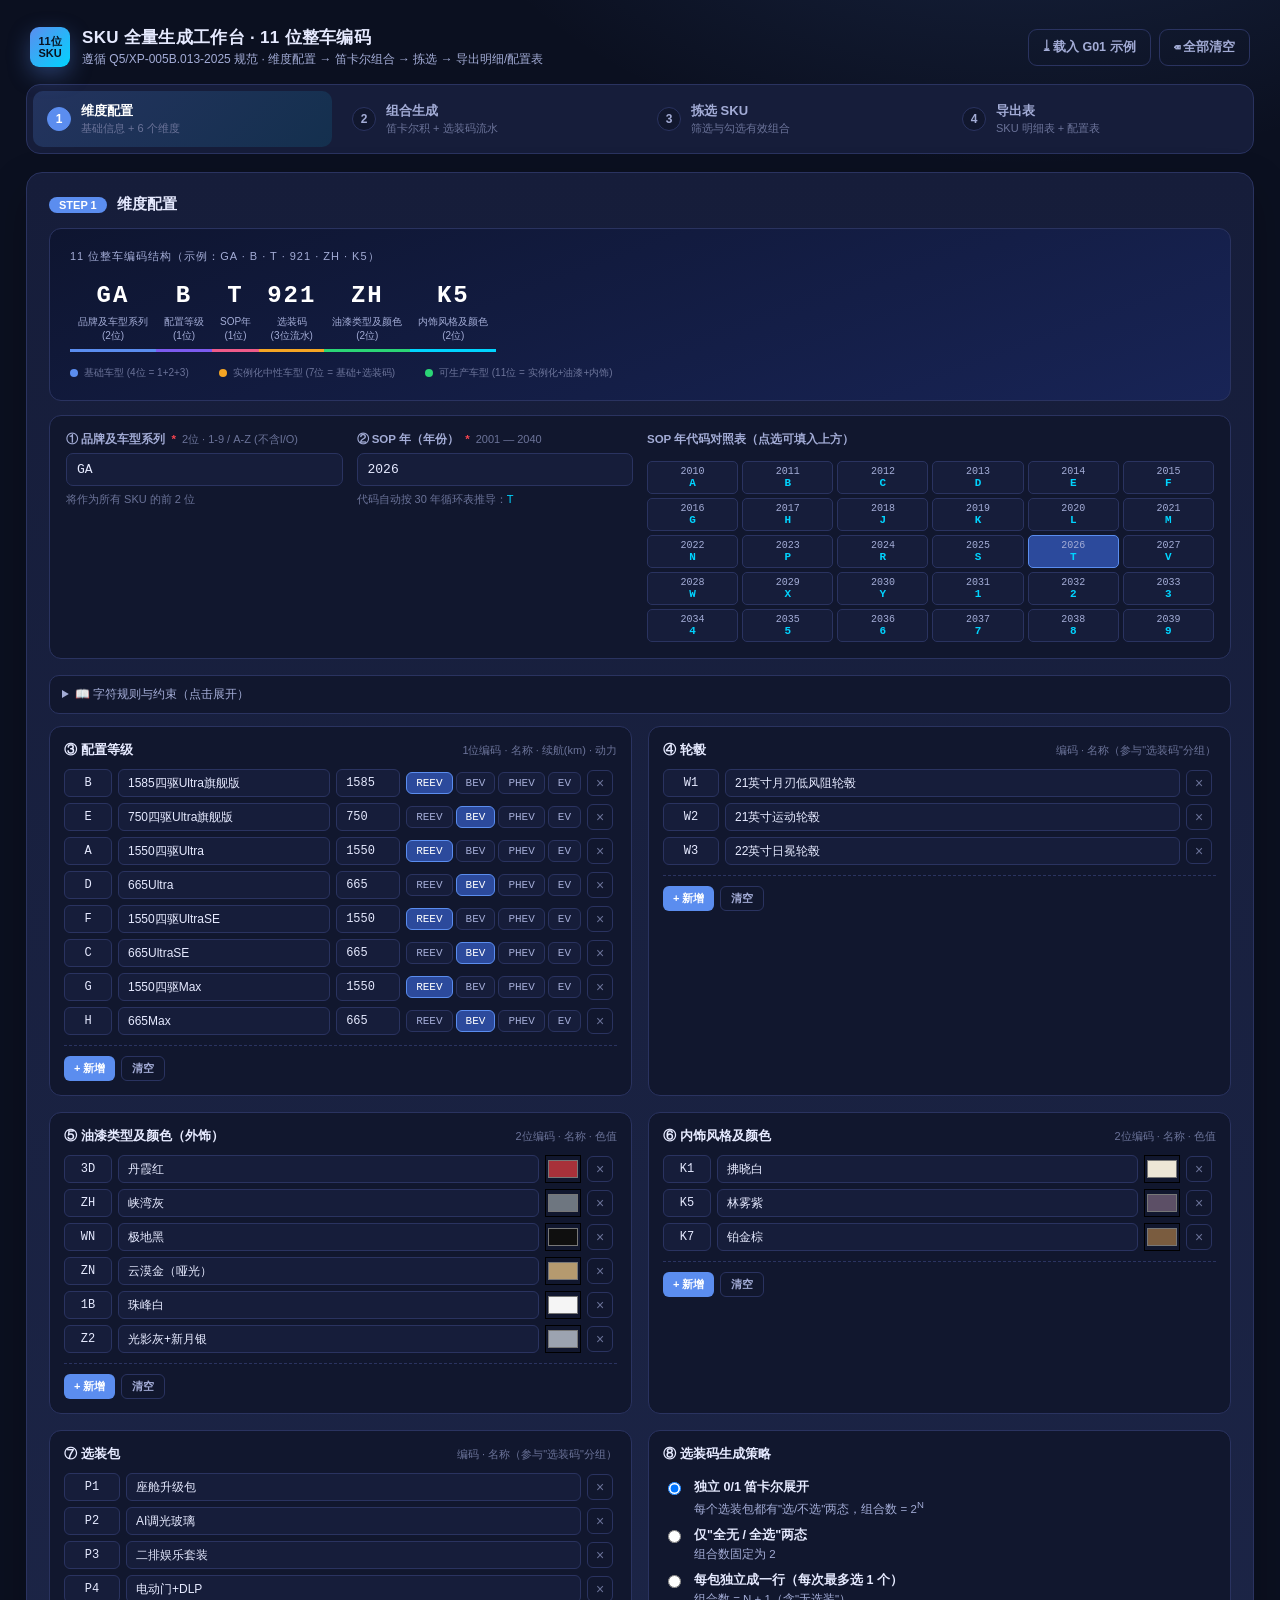
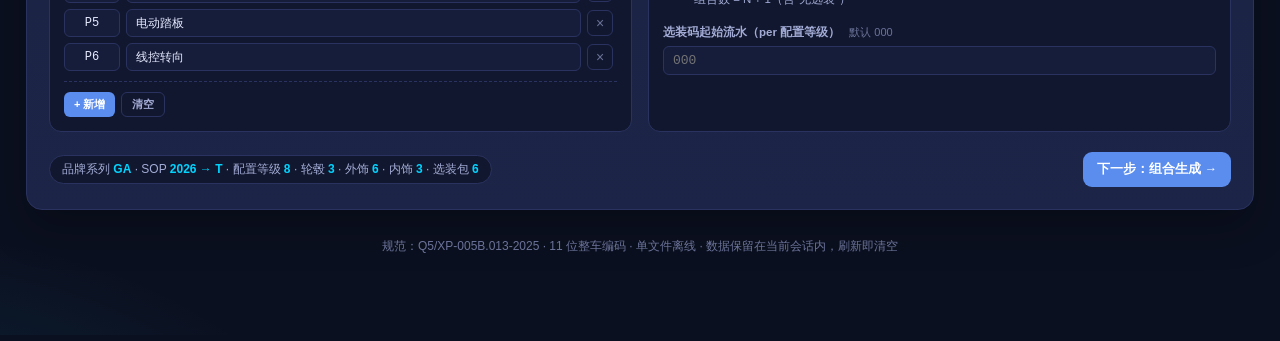
==== commit 473eae2c: "Refactor SKU encoding to Q5/XP-005B.013-2025 11-digit standard 按官方整车编码规范重构： - 11位结构 = 品牌系列(2) + 配置等级" ====
--- a/sku-configurator---产品配置与编码生成引擎/index.html
+++ b/sku-configurator---产品配置与编码生成引擎/index.html
@@ -3,7 +3,7 @@
 <head>
 <meta charset="UTF-8" />
 <meta name="viewport" content="width=device-width, initial-scale=1.0" />
-<title>SKU 全量生成工作台 · Cartesian + Cherry-pick</title>
+<title>SKU 全量生成工作台 · 11 位整车编码</title>
 <style>
   :root {
     --bg: #0b1020;
@@ -34,14 +34,13 @@
   }
   .app { max-width:1480px; margin:0 auto; padding:22px 26px 80px; }
 
-  /* Header */
   header.app-header { display:flex; align-items:center; justify-content:space-between;
     padding:4px 4px 16px; gap:16px; flex-wrap:wrap; }
   .brand { display:flex; align-items:center; gap:12px; }
-  .brand-mark { width:38px; height:38px; border-radius:9px;
+  .brand-mark { width:40px; height:40px; border-radius:9px;
     background:linear-gradient(135deg,var(--primary),var(--accent));
-    display:grid; place-items:center; color:#08111f; font-weight:800; font-size:13px;
-    box-shadow:0 8px 22px rgba(91,141,239,.35); }
+    display:grid; place-items:center; color:#08111f; font-weight:800; font-size:11px; line-height:1.1;
+    box-shadow:0 8px 22px rgba(91,141,239,.35); text-align:center;}
   .brand h1 { font-size:17px; margin:0; letter-spacing:.3px; }
   .brand .sub { font-size:12px; color:var(--text-2); margin-top:2px; }
   .header-actions { display:flex; gap:8px; }
@@ -64,7 +63,6 @@
   .step-btn .step-desc { font-size:11px; color:var(--muted); margin-top:1px; }
   .step-btn-text { display:flex; flex-direction:column; }
 
-  /* Card */
   .card { background:linear-gradient(180deg,var(--panel) 0%,var(--panel-2) 100%);
     border:1px solid var(--border); border-radius:16px; padding:22px;
     box-shadow:0 18px 40px rgba(0,0,0,.25); }
@@ -72,23 +70,40 @@
   .card h2 .badge-num { background:var(--primary); color:#fff; padding:2px 10px;
     border-radius:999px; font-size:11px; font-weight:700; }
 
-  /* Pill / chip */
   .pill { background:var(--bg-2); border:1px solid var(--border); color:var(--text-2);
     padding:5px 12px; border-radius:999px; font-size:12px; }
   .pill b { color:var(--accent); font-weight:600; }
 
-  /* Buttons */
   button.btn { background:var(--primary); border:none; color:#fff; padding:9px 14px;
     border-radius:9px; font-size:12.5px; font-weight:600; cursor:pointer;
     transition:all .15s ease; }
   button.btn:hover { background:var(--primary-2); transform:translateY(-1px); }
   button.btn.ghost { background:transparent; border:1px solid var(--border); color:var(--text-2); }
   button.btn.ghost:hover { color:var(--text); border-color:var(--primary); }
-  button.btn.danger { background:transparent; border:1px solid rgba(245,68,79,.4);
-    color:var(--danger); }
+  button.btn.danger { background:transparent; border:1px solid rgba(245,68,79,.4); color:var(--danger); }
   button.btn.danger:hover { background:rgba(245,68,79,.1); }
   button.btn.tiny { padding:4px 10px; font-size:11px; border-radius:6px; }
   button.btn:disabled { opacity:.4; cursor:not-allowed; transform:none; }
+
+  /* Base info section */
+  .base-info {
+    display:grid; grid-template-columns:repeat(auto-fit, minmax(210px, 1fr));
+    gap:14px; padding:16px; margin-bottom:16px;
+    background:var(--bg-2); border:1px solid var(--border); border-radius:12px;
+  }
+  .base-field { display:flex; flex-direction:column; gap:6px; }
+  .base-field label { font-size:11.5px; color:var(--text-2); font-weight:600; }
+  .base-field label .req { color:var(--danger); margin-left:3px; }
+  .base-field label .rule { color:var(--muted); font-weight:400; margin-left:6px; font-size:11px; }
+  .base-field input, .base-field select {
+    background:var(--panel); border:1px solid var(--border); color:var(--text);
+    padding:8px 10px; border-radius:7px; font-size:13px; outline:none;
+    font-family:"SF Mono",Menlo,monospace;
+  }
+  .base-field input:focus, .base-field select:focus { border-color:var(--primary); }
+  .base-field input.invalid { border-color:var(--danger); background:rgba(245,68,79,.05); }
+  .base-field .hint { font-size:11px; color:var(--muted); }
+  .base-field .hint.code-derived { color:var(--accent); font-family:"SF Mono",Menlo,monospace; }
 
   /* Step 1: dimension grid */
   .dim-grid { display:grid; grid-template-columns:repeat(2,1fr); gap:16px; }
@@ -97,30 +112,44 @@
   .dim-card h3 { margin:0 0 10px; font-size:13px; color:var(--text); display:flex;
     align-items:center; justify-content:space-between; }
   .dim-card h3 .meta { color:var(--muted); font-size:11px; font-weight:400; }
-  .dim-rows { display:flex; flex-direction:column; gap:6px; max-height:280px; overflow-y:auto;
-    padding-right:4px; }
+  .dim-rows { display:flex; flex-direction:column; gap:6px; max-height:340px; overflow-y:auto; padding-right:4px; }
   .dim-rows::-webkit-scrollbar { width:6px; }
   .dim-rows::-webkit-scrollbar-thumb { background:var(--border); border-radius:3px; }
   .dim-row { display:flex; gap:6px; align-items:center; }
   .dim-row input[type=text], .dim-row input[type=number] {
     flex:1; min-width:0; background:var(--panel); border:1px solid var(--border);
-    color:var(--text); padding:6px 9px; border-radius:6px; font-size:12px; outline:none; }
+    color:var(--text); padding:6px 9px; border-radius:6px; font-size:12px; outline:none;
+    font-family:"SF Mono",Menlo,monospace;
+  }
   .dim-row input:focus { border-color:var(--primary); }
-  .dim-row input.code { font-family:"SF Mono",Menlo,monospace; max-width:80px; flex:0 0 80px; }
-  .dim-row input.km { max-width:70px; flex:0 0 70px; }
-  .dim-row input.color { max-width:40px; flex:0 0 40px; padding:0; height:28px;
+  .dim-row input.invalid { border-color:var(--danger); background:rgba(245,68,79,.05); }
+  .dim-row input.code-1 { max-width:48px; flex:0 0 48px; text-align:center; text-transform:uppercase; }
+  .dim-row input.code-2 { max-width:56px; flex:0 0 56px; text-align:center; text-transform:uppercase; }
+  .dim-row input.code-3 { max-width:64px; flex:0 0 64px; text-align:center; text-transform:uppercase; }
+  .dim-row input.km { max-width:64px; flex:0 0 64px; }
+  .dim-row input.color { max-width:36px; flex:0 0 36px; padding:0; height:28px;
     background:transparent; cursor:pointer; }
+  .dim-row .pwr-chips { display:flex; gap:3px; }
+  .dim-row .pwr-chips .pchip { padding:4px 9px; background:var(--panel); border:1px solid var(--border);
+    color:var(--text-2); border-radius:6px; font-size:11px; cursor:pointer; user-select:none; font-family:"SF Mono",Menlo,monospace; }
+  .dim-row .pwr-chips .pchip.active { background:var(--chip-active); color:#fff; border-color:var(--primary); }
   .dim-row .del { background:transparent; border:1px solid var(--border); color:var(--muted);
     width:26px; height:26px; border-radius:6px; cursor:pointer; flex-shrink:0;
     transition:all .15s ease; font-size:14px; line-height:1; }
   .dim-row .del:hover { color:var(--danger); border-color:var(--danger); }
   .dim-actions { display:flex; gap:6px; margin-top:10px; padding-top:10px; border-top:1px dashed var(--border); }
 
-  /* Step 2: combinations */
+  /* Code preview chip in row */
+  .code-preview {
+    background:rgba(0,212,255,.08); border:1px solid rgba(0,212,255,.3);
+    color:var(--accent); padding:4px 8px; border-radius:6px; font-size:11px;
+    font-family:"SF Mono",Menlo,monospace; flex-shrink:0;
+  }
+
+  /* Step 2 */
   .combo-summary { display:grid; grid-template-columns:repeat(auto-fit,minmax(150px,1fr));
     gap:10px; margin-bottom:14px; }
-  .combo-stat { background:var(--bg-2); border:1px solid var(--border); border-radius:10px;
-    padding:11px 14px; }
+  .combo-stat { background:var(--bg-2); border:1px solid var(--border); border-radius:10px; padding:11px 14px; }
   .combo-stat .label { font-size:11px; color:var(--text-2); }
   .combo-stat .value { font-size:18px; color:var(--text); font-weight:700; margin-top:3px;
     font-family:"SF Mono",Menlo,monospace; }
@@ -131,21 +160,46 @@
   .combo-formula b { color:var(--accent); font-weight:700; }
   .combo-formula .total { font-size:18px; color:#fff; }
 
-  /* Step 3: cherry pick table */
+  /* Encoding rule diagram */
+  .encoding-diagram {
+    background:linear-gradient(160deg,#0e1530 0%,#182456 100%);
+    border:1px solid var(--border); border-radius:12px;
+    padding:20px; margin-bottom:14px;
+  }
+  .encoding-diagram .label { font-size:11px; color:var(--text-2); letter-spacing:1px;
+    text-transform:uppercase; margin-bottom:10px; }
+  .encoding-diagram .sample {
+    display:flex; gap:0; font-family:"SF Mono",Menlo,monospace; font-size:24px;
+    font-weight:700; letter-spacing:2px; flex-wrap:wrap;
+  }
+  .encoding-diagram .seg {
+    display:flex; flex-direction:column; align-items:center; padding:8px 8px 6px;
+    border-bottom:3px solid var(--primary); position:relative;
+  }
+  .encoding-diagram .seg .bits { color:#fff; }
+  .encoding-diagram .seg .desc { font-size:10px; color:var(--text-2); margin-top:6px;
+    font-weight:400; letter-spacing:0; font-family:-apple-system,sans-serif; text-align:center; }
+  .encoding-diagram .seg.s1 { border-color:#5b8def; }
+  .encoding-diagram .seg.s2 { border-color:#7c5bef; }
+  .encoding-diagram .seg.s3 { border-color:#ef5b89; }
+  .encoding-diagram .seg.s4 { border-color:#f5a524; }
+  .encoding-diagram .seg.s5 { border-color:#2bd576; }
+  .encoding-diagram .seg.s6 { border-color:#00d4ff; }
+  .encoding-diagram .group-label { font-size:10px; color:var(--muted); margin-top:14px;
+    display:flex; gap:30px; }
+  .encoding-diagram .group-label span { display:flex; align-items:center; gap:6px; }
+  .encoding-diagram .group-label .dot { width:8px; height:8px; border-radius:50%; background:var(--border); }
+
+  /* Tables */
   .filter-bar { display:flex; gap:8px; flex-wrap:wrap; align-items:center;
-    margin-bottom:12px; padding:12px; background:var(--bg-2); border:1px solid var(--border);
-    border-radius:10px; }
+    margin-bottom:12px; padding:12px; background:var(--bg-2); border:1px solid var(--border); border-radius:10px; }
   .filter-bar select, .filter-bar input { background:var(--panel); border:1px solid var(--border);
     color:var(--text); padding:7px 10px; border-radius:7px; font-size:12.5px; outline:none; }
-  .filter-bar select:focus, .filter-bar input:focus { border-color:var(--primary); }
   .filter-bar label { font-size:11px; color:var(--text-2); margin-right:4px; }
-  .filter-bar .spacer { flex:1; }
-
   .selection-bar { display:flex; gap:8px; align-items:center; margin-bottom:12px; flex-wrap:wrap; }
   .sel-stat { font-size:12px; color:var(--text-2); }
   .sel-stat b { color:var(--accent); font-size:13px; }
 
-  /* Tables */
   .tbl-wrap { overflow-x:auto; max-height:560px; overflow-y:auto;
     border:1px solid var(--border); border-radius:10px; background:var(--bg-2); }
   table.tbl { width:100%; border-collapse:collapse; font-size:12.5px; }
@@ -156,6 +210,7 @@
     position:sticky; top:0; z-index:2; }
   table.tbl td code { color:var(--accent); font-family:"SF Mono",Menlo,monospace;
     font-size:11.5px; background:rgba(0,212,255,.08); padding:2px 6px; border-radius:4px; }
+  table.tbl td code.full { font-size:12.5px; font-weight:600; padding:3px 9px; letter-spacing:.5px; }
   table.tbl tr:hover td { background:rgba(91,141,239,.06); }
   table.tbl tr.selected td { background:rgba(43,213,118,.06); }
   table.tbl .swatch { display:inline-block; width:12px; height:12px; border-radius:50%;
@@ -163,34 +218,26 @@
   table.tbl input[type=checkbox] { cursor:pointer; }
   table.tbl .badge-pwr { font-size:11px; padding:2px 7px; border-radius:999px;
     border:1px solid; font-weight:600; }
-  .badge-pwr.reev, .badge-pwr.增程 { color:var(--warn); border-color:rgba(245,165,36,.4);
-    background:rgba(245,165,36,.08); }
-  .badge-pwr.bev, .badge-pwr.纯电 { color:var(--success); border-color:rgba(43,213,118,.4);
-    background:rgba(43,213,118,.08); }
-
-  .pagination { display:flex; gap:6px; align-items:center; justify-content:center;
-    margin-top:12px; }
+  .badge-pwr.reev, .badge-pwr.增程 { color:var(--warn); border-color:rgba(245,165,36,.4); background:rgba(245,165,36,.08); }
+  .badge-pwr.bev, .badge-pwr.纯电 { color:var(--success); border-color:rgba(43,213,118,.4); background:rgba(43,213,118,.08); }
+  .badge-pwr.phev { color:var(--accent); border-color:rgba(0,212,255,.4); background:rgba(0,212,255,.08); }
+
+  .pagination { display:flex; gap:6px; align-items:center; justify-content:center; margin-top:12px; }
   .pagination button { background:var(--bg-2); border:1px solid var(--border);
-    color:var(--text-2); padding:5px 11px; border-radius:6px; font-size:12px;
-    cursor:pointer; }
+    color:var(--text-2); padding:5px 11px; border-radius:6px; font-size:12px; cursor:pointer; }
   .pagination button:hover { color:var(--text); border-color:var(--primary); }
   .pagination button.active { background:var(--primary); color:#fff; border-color:var(--primary); }
   .pagination .ellipsis { color:var(--muted); padding:5px 4px; }
   .pagination .info { font-size:12px; color:var(--text-2); margin:0 10px; }
 
-  /* Step 4 export tables */
   .export-grid { display:grid; gap:18px; }
-  .export-section { background:var(--bg-2); border:1px solid var(--border);
-    border-radius:12px; padding:14px; }
-  .export-section h3 { margin:0 0 10px; font-size:14px; display:flex;
-    justify-content:space-between; align-items:center; }
+  .export-section { background:var(--bg-2); border:1px solid var(--border); border-radius:12px; padding:14px; }
+  .export-section h3 { margin:0 0 10px; font-size:14px; display:flex; justify-content:space-between; align-items:center; }
   .export-section h3 .actions { display:flex; gap:6px; }
-
   .matrix-cell { text-align:center; }
   .tag-yes { color:var(--success); font-weight:700; }
   .tag-no { color:var(--muted); }
 
-  /* Toast */
   .toast { position:fixed; bottom:30px; left:50%; transform:translateX(-50%);
     background:#0a0f23; border:1px solid var(--border); color:var(--text);
     padding:10px 16px; border-radius:10px; font-size:13px;
@@ -200,27 +247,34 @@
   .toast.show { opacity:1; transform:translateX(-50%) translateY(-4px); }
 
   .hidden { display:none !important; }
-
   .empty-state { text-align:center; padding:40px 20px; color:var(--muted); }
   .empty-state .icon { font-size:36px; margin-bottom:10px; opacity:.5; }
-  .empty-state .msg { font-size:13px; margin-bottom:14px; }
-
   footer.foot { margin-top:28px; text-align:center; color:var(--muted); font-size:12px; }
-
-  /* Power select chips inline (in dim row) */
-  .power-select { display:flex; gap:4px; }
-  .power-select .pchip { padding:4px 10px; background:var(--panel); border:1px solid var(--border);
-    color:var(--text-2); border-radius:6px; font-size:11px; cursor:pointer; user-select:none; }
-  .power-select .pchip.active { background:var(--chip-active); color:#fff; border-color:var(--primary); }
-
   details { background:var(--bg-2); border:1px solid var(--border); border-radius:10px;
     padding:10px 12px; margin-bottom:12px; }
   details summary { cursor:pointer; font-size:12px; color:var(--text-2); }
   details summary:hover { color:var(--text); }
   details[open] summary { color:var(--text); margin-bottom:8px; }
   details code { color:var(--accent); font-size:11.5px; }
-  details kbd { background:var(--panel); border:1px solid var(--border); padding:1px 5px;
-    border-radius:4px; font-size:11px; color:var(--text); }
+
+  .notice {
+    background:rgba(0,212,255,.06); border:1px solid rgba(0,212,255,.25); color:#9be8ff;
+    padding:10px 14px; border-radius:10px; font-size:12px; line-height:1.6; margin-bottom:14px;
+  }
+  .notice b { color:var(--accent); }
+
+  .year-table {
+    display:grid; grid-template-columns:repeat(6, 1fr); gap:4px; font-size:11px;
+    font-family:"SF Mono",Menlo,monospace; margin-top:8px;
+  }
+  .year-table .yc {
+    background:var(--panel); border:1px solid var(--border); padding:4px 6px;
+    border-radius:5px; text-align:center; cursor:pointer;
+  }
+  .year-table .yc:hover { border-color:var(--primary); }
+  .year-table .yc.current { background:var(--chip-active); border-color:var(--primary); color:#fff; }
+  .year-table .yc .y { color:var(--text-2); font-size:10px; }
+  .year-table .yc .c { color:var(--accent); font-weight:700; }
 </style>
 </head>
 <body>
@@ -228,15 +282,15 @@
 
 <header class="app-header">
   <div class="brand">
-    <div class="brand-mark">SKU</div>
+    <div class="brand-mark">11位<br>SKU</div>
     <div>
-      <h1>SKU 全量生成工作台</h1>
-      <div class="sub">维度配置 → 笛卡尔组合 → 拣选有效 SKU → 导出明细表与配置表 · 即开即用</div>
+      <h1>SKU 全量生成工作台 · 11 位整车编码</h1>
+      <div class="sub">遵循 Q5/XP-005B.013-2025 规范 · 维度配置 → 笛卡尔组合 → 拣选 → 导出明细/配置表</div>
     </div>
   </div>
   <div class="header-actions">
     <button class="btn ghost" id="btnLoadG01">⤓ 载入 G01 示例</button>
-    <button class="btn ghost" id="btnClearAll">⌫ 清空所有维度</button>
+    <button class="btn ghost" id="btnClearAll">⌫ 全部清空</button>
   </div>
 </header>
 
@@ -245,14 +299,14 @@
     <div class="num">1</div>
     <div class="step-btn-text">
       <div class="step-title">维度配置</div>
-      <div class="step-desc">定义续航/动力/外饰/内饰/轮毂/选装包</div>
+      <div class="step-desc">基础信息 + 6 个维度</div>
     </div>
   </div>
   <div class="step-btn" data-step="2">
     <div class="num">2</div>
     <div class="step-btn-text">
       <div class="step-title">组合生成</div>
-      <div class="step-desc">笛卡尔积一键产出全部可能</div>
+      <div class="step-desc">笛卡尔积 + 选装码流水</div>
     </div>
   </div>
   <div class="step-btn" data-step="3">
@@ -274,21 +328,56 @@
 <!-- ============ STEP 1 : 维度配置 ============ -->
 <section id="step-1" class="card">
   <h2><span class="badge-num">STEP 1</span>维度配置</h2>
+
+  <!-- Encoding Diagram -->
+  <div class="encoding-diagram">
+    <div class="label">11 位整车编码结构（示例：GA · B · T · 921 · ZH · K5）</div>
+    <div class="sample">
+      <div class="seg s1"><span class="bits">GA</span><span class="desc">品牌及车型系列<br>(2位)</span></div>
+      <div class="seg s2"><span class="bits">B</span><span class="desc">配置等级<br>(1位)</span></div>
+      <div class="seg s3"><span class="bits">T</span><span class="desc">SOP年<br>(1位)</span></div>
+      <div class="seg s4"><span class="bits">921</span><span class="desc">选装码<br>(3位流水)</span></div>
+      <div class="seg s5"><span class="bits">ZH</span><span class="desc">油漆类型及颜色<br>(2位)</span></div>
+      <div class="seg s6"><span class="bits">K5</span><span class="desc">内饰风格及颜色<br>(2位)</span></div>
+    </div>
+    <div class="group-label">
+      <span><span class="dot" style="background:#5b8def"></span> 基础车型 (4位 = 1+2+3)</span>
+      <span><span class="dot" style="background:#f5a524"></span> 实例化中性车型 (7位 = 基础+选装码)</span>
+      <span><span class="dot" style="background:#2bd576"></span> 可生产车型 (11位 = 实例化+油漆+内饰)</span>
+    </div>
+  </div>
+
+  <!-- Base info -->
+  <div class="base-info">
+    <div class="base-field">
+      <label>① 品牌及车型系列 <span class="req">*</span><span class="rule">2位 · 1-9 / A-Z (不含I/O)</span></label>
+      <input id="brandSeries" maxlength="2" placeholder="如 GA" />
+      <div class="hint">将作为所有 SKU 的前 2 位</div>
+    </div>
+    <div class="base-field">
+      <label>② SOP 年（年份） <span class="req">*</span><span class="rule">2001 — 2040</span></label>
+      <input id="sopYear" type="number" min="2001" max="2040" step="1" placeholder="如 2026" />
+      <div class="hint">代码自动按 30 年循环表推导：<span id="sopYearCode" class="code-derived">—</span></div>
+    </div>
+    <div class="base-field" style="grid-column: span 2;">
+      <label>SOP 年代码对照表（点选可填入上方）</label>
+      <div class="year-table" id="yearTable"></div>
+    </div>
+  </div>
+
   <details>
-    <summary>📖 使用说明（点击展开）</summary>
-    <div style="font-size:12px; color:var(--text-2); line-height:1.7;">
-      为每个维度增删改条目。所有维度都将参与笛卡尔积组合。<br>
-      • <b>续航版本</b>：每行包含编码 / 名称 / 续航值(km)<br>
-      • <b>动力类型</b>：通常为 REEV / BEV / PHEV 等<br>
-      • <b>外饰 / 内饰</b>：编码 / 名称 / 颜色<br>
-      • <b>轮毂 / 选装包</b>：编码 / 名称<br>
-      字段留空时该行将被忽略。点击右上「⤓ 载入 G01 示例」可填入小鹏 GX 真实数据。
+    <summary>📖 字符规则与约束（点击展开）</summary>
+    <div style="font-size:12px; color:var(--text-2); line-height:1.7; padding-top:6px;">
+      • 品牌及车型系列 / 配置等级 / 油漆 / 内饰：仅允许 <code>1-9</code> 与大写字母（<b>I、O 除外</b>）<br>
+      • SOP 年：来自上方 30 年循环对照表<br>
+      • 选装码：3 位数字（0-9）或字母（I/O除外），由系统按"基础车型"分组从 <code>000</code> 起流水编号<br>
+      • 输入框红边表示该字段不符合字符规则
     </div>
   </details>
 
   <div class="dim-grid">
-    <div class="dim-card" data-dim="range">
-      <h3>① 续航版本 <span class="meta">code · 名称 · km</span></h3>
+    <div class="dim-card" data-dim="level">
+      <h3>③ 配置等级 <span class="meta">1位编码 · 名称 · 续航(km) · 动力</span></h3>
       <div class="dim-rows"></div>
       <div class="dim-actions">
         <button class="btn tiny" data-act="add">+ 新增</button>
@@ -296,8 +385,8 @@
       </div>
     </div>
 
-    <div class="dim-card" data-dim="power">
-      <h3>② 动力类型 <span class="meta">code · 名称</span></h3>
+    <div class="dim-card" data-dim="wheel">
+      <h3>④ 轮毂 <span class="meta">编码 · 名称（参与"选装码"分组）</span></h3>
       <div class="dim-rows"></div>
       <div class="dim-actions">
         <button class="btn tiny" data-act="add">+ 新增</button>
@@ -306,7 +395,7 @@
     </div>
 
     <div class="dim-card" data-dim="exterior">
-      <h3>③ 外饰颜色 <span class="meta">code · 名称 · 色值</span></h3>
+      <h3>⑤ 油漆类型及颜色（外饰） <span class="meta">2位编码 · 名称 · 色值</span></h3>
       <div class="dim-rows"></div>
       <div class="dim-actions">
         <button class="btn tiny" data-act="add">+ 新增</button>
@@ -315,7 +404,7 @@
     </div>
 
     <div class="dim-card" data-dim="interior">
-      <h3>④ 内饰颜色 <span class="meta">code · 名称 · 色值</span></h3>
+      <h3>⑥ 内饰风格及颜色 <span class="meta">2位编码 · 名称 · 色值</span></h3>
       <div class="dim-rows"></div>
       <div class="dim-actions">
         <button class="btn tiny" data-act="add">+ 新增</button>
@@ -323,8 +412,8 @@
       </div>
     </div>
 
-    <div class="dim-card" data-dim="wheel">
-      <h3>⑤ 轮毂 <span class="meta">code · 名称</span></h3>
+    <div class="dim-card" data-dim="package">
+      <h3>⑦ 选装包 <span class="meta">编码 · 名称（参与"选装码"分组）</span></h3>
       <div class="dim-rows"></div>
       <div class="dim-actions">
         <button class="btn tiny" data-act="add">+ 新增</button>
@@ -332,18 +421,40 @@
       </div>
     </div>
 
-    <div class="dim-card" data-dim="package">
-      <h3>⑥ 选装包 <span class="meta">code · 短码 · 名称</span></h3>
-      <div class="dim-rows"></div>
-      <div class="dim-actions">
-        <button class="btn tiny" data-act="add">+ 新增</button>
-        <button class="btn ghost tiny" data-act="clear">清空</button>
+    <div class="dim-card" data-dim="optionMode" style="display:flex; flex-direction:column;">
+      <h3>⑧ 选装码生成策略</h3>
+      <div style="display:flex; flex-direction:column; gap:10px; flex:1; padding:6px 0;">
+        <label style="display:flex; gap:10px; align-items:flex-start; font-size:12.5px; color:var(--text); cursor:pointer;">
+          <input type="radio" name="optMode" value="cartesian" checked style="margin-top:3px;"/>
+          <div>
+            <div style="font-weight:600;">独立 0/1 笛卡尔展开</div>
+            <div style="color:var(--text-2); font-size:11.5px; margin-top:3px;">每个选装包都有"选/不选"两态，组合数 = 2<sup>N</sup></div>
+          </div>
+        </label>
+        <label style="display:flex; gap:10px; align-items:flex-start; font-size:12.5px; color:var(--text); cursor:pointer;">
+          <input type="radio" name="optMode" value="bipolar" style="margin-top:3px;"/>
+          <div>
+            <div style="font-weight:600;">仅"全无 / 全选"两态</div>
+            <div style="color:var(--text-2); font-size:11.5px; margin-top:3px;">组合数固定为 2</div>
+          </div>
+        </label>
+        <label style="display:flex; gap:10px; align-items:flex-start; font-size:12.5px; color:var(--text); cursor:pointer;">
+          <input type="radio" name="optMode" value="single" style="margin-top:3px;"/>
+          <div>
+            <div style="font-weight:600;">每包独立成一行（每次最多选 1 个）</div>
+            <div style="color:var(--text-2); font-size:11.5px; margin-top:3px;">组合数 = N + 1（含"无选装"）</div>
+          </div>
+        </label>
+        <div class="base-field" style="margin-top:8px;">
+          <label>选装码起始流水（per 配置等级） <span class="rule">默认 000</span></label>
+          <input id="optStart" maxlength="3" placeholder="000" style="background:var(--panel); border:1px solid var(--border); color:var(--text); padding:6px 9px; border-radius:6px; font-family:'SF Mono',Menlo,monospace;"/>
+        </div>
       </div>
     </div>
   </div>
 
-  <div style="margin-top:20px; display:flex; justify-content:space-between; align-items:center;">
-    <div class="pill" id="dimSummary">已配置：— / — / — / — / — / —</div>
+  <div style="margin-top:20px; display:flex; justify-content:space-between; align-items:center; flex-wrap:wrap; gap:10px;">
+    <div class="pill" id="dimSummary">已配置：—</div>
     <button class="btn" id="btnGoStep2">下一步：组合生成 →</button>
   </div>
 </section>
@@ -353,15 +464,11 @@
   <h2><span class="badge-num">STEP 2</span>组合生成</h2>
 
   <div class="combo-formula" id="comboFormula"></div>
-
   <div class="combo-summary" id="comboSummary"></div>
 
   <div style="display:flex; gap:8px; margin-bottom:14px; flex-wrap:wrap;">
-    <button class="btn" id="btnGenerateCombos">⚡ 生成全部组合</button>
-    <label style="display:flex; align-items:center; gap:6px; font-size:12px; color:var(--text-2);">
-      <input type="checkbox" id="optPackagePower" /> 选装包按"独立 0/1"展开（关闭则只产出"全标配"+"全可选"两态）
-    </label>
-    <span class="spacer" style="flex:1;"></span>
+    <button class="btn" id="btnGenerateCombos">⚡ 生成全部组合 SKU</button>
+    <span style="flex:1;"></span>
     <button class="btn ghost" id="btnPrev2">← 上一步</button>
     <button class="btn" id="btnGoStep3" disabled>下一步：拣选 SKU →</button>
   </div>
@@ -374,7 +481,7 @@
   <h2><span class="badge-num">STEP 3</span>拣选 SKU</h2>
 
   <div class="filter-bar">
-    <label>续航</label><select data-filter="range"><option value="">全部</option></select>
+    <label>配置等级</label><select data-filter="level"><option value="">全部</option></select>
     <label>动力</label><select data-filter="power"><option value="">全部</option></select>
     <label>外饰</label><select data-filter="exterior"><option value="">全部</option></select>
     <label>内饰</label><select data-filter="interior"><option value="">全部</option></select>
@@ -402,7 +509,10 @@
         <tr>
           <th><input type="checkbox" id="chkAllPage" title="本页全选/全不选" /></th>
           <th>#</th>
-          <th>SKU 编码</th>
+          <th>11位 SKU</th>
+          <th>基础车型</th>
+          <th>选装码</th>
+          <th>配置等级</th>
           <th>续航</th>
           <th>动力</th>
           <th>轮毂</th>
@@ -422,9 +532,9 @@
   <h2><span class="badge-num">STEP 4</span>导出表</h2>
   <div class="combo-summary">
     <div class="combo-stat"><div class="label">已选 SKU</div><div class="value accent" id="exportSelCount">0</div></div>
-    <div class="combo-stat"><div class="label">续航版本数</div><div class="value" id="exportRangeCount">0</div></div>
-    <div class="combo-stat"><div class="label">外饰组合数</div><div class="value" id="exportExtCount">0</div></div>
-    <div class="combo-stat"><div class="label">轮毂组合数</div><div class="value" id="exportWheelCount">0</div></div>
+    <div class="combo-stat"><div class="label">基础车型</div><div class="value" id="exportLevelCount">0</div></div>
+    <div class="combo-stat"><div class="label">外饰组合</div><div class="value" id="exportExtCount">0</div></div>
+    <div class="combo-stat"><div class="label">轮毂组合</div><div class="value" id="exportWheelCount">0</div></div>
   </div>
 
   <div class="export-grid">
@@ -440,7 +550,7 @@
     </div>
 
     <div class="export-section">
-      <h3>📊 配置表（按续航版本汇总） <div class="actions">
+      <h3>📊 配置表（按基础车型汇总） <div class="actions">
         <button class="btn tiny" data-export="config-csv">⬇ CSV</button>
         <button class="btn tiny ghost" data-export="config-json">⬇ JSON</button>
       </div></h3>
@@ -450,7 +560,7 @@
     </div>
 
     <div class="export-section">
-      <h3>🎨 外饰 × 内饰 × 续航 矩阵 <div class="actions">
+      <h3>🎨 外饰 × 内饰 × 配置等级 矩阵 <div class="actions">
         <button class="btn tiny ghost" data-export="matrix-csv">⬇ CSV</button>
       </div></h3>
       <div class="tbl-wrap" style="max-height:400px;">
@@ -467,68 +577,98 @@
 </section>
 
 <footer class="foot">
-  纯前端 · 单文件 · 无网络依赖 · 数据保留在当前浏览器会话内，刷新即清空
+  规范：Q5/XP-005B.013-2025 · 11 位整车编码 · 单文件离线 · 数据保留在当前会话内，刷新即清空
 </footer>
 </div>
 
 <div id="toast" class="toast"></div>
 
 <script>
+/* =========================================================================================
+ *  字符规则
+ * ======================================================================================= */
+// 1-9 + A-Z (除 I, O)：共 9+24=33 个合法字符
+const RE_NORMAL = /^[1-9A-HJ-NP-Z]+$/;
+// 选装码：0-9 + A-Z (除 I, O)：用于流水号（含0）
+const RE_OPT    = /^[0-9A-HJ-NP-Z]+$/;
+
+function validNormal(s, len) { return typeof s === 'string' && s.length === len && RE_NORMAL.test(s.toUpperCase()); }
+
+/* =========================================================================================
+ *  SOP 年代码对照表（30 年循环：1-9 / A-Y 除 I,O,Q,U,Z）
+ * ======================================================================================= */
+const SOP_CODES_30 = ['1','2','3','4','5','6','7','8','9','A','B','C','D','E','F','G','H','J','K','L','M','N','P','R','S','T','V','W','X','Y'];
+function yearToCode(year) {
+  if (!year || year < 2001 || year > 2200) return '';
+  const idx = (year - 2001) % 30;
+  return SOP_CODES_30[idx];
+}
+
 /* =========================================================================================
  *  G01 示例数据
  * ======================================================================================= */
 const SAMPLE_G01 = {
-  range: [
-    { code:'R1585', name:'1585四驱', km:1585, power:'REEV' },
-    { code:'R1550', name:'1550四驱', km:1550, power:'REEV' },
-    { code:'R750',  name:'750四驱',  km:750,  power:'BEV'  },
-    { code:'R665',  name:'665',      km:665,  power:'BEV'  },
+  base: { brandSeries: 'GA', sopYear: 2026 },
+  level: [
+    { code:'B', name:'1585四驱Ultra旗舰版', km:1585, power:'REEV' },
+    { code:'E', name:'750四驱Ultra旗舰版',  km:750,  power:'BEV'  },
+    { code:'A', name:'1550四驱Ultra',       km:1550, power:'REEV' },
+    { code:'D', name:'665Ultra',            km:665,  power:'BEV'  },
+    { code:'F', name:'1550四驱UltraSE',     km:1550, power:'REEV' },
+    { code:'C', name:'665UltraSE',          km:665,  power:'BEV'  },
+    { code:'G', name:'1550四驱Max',         km:1550, power:'REEV' },
+    { code:'H', name:'665Max',              km:665,  power:'BEV'  },
   ],
-  power: [
-    { code:'REEV', name:'增程' },
-    { code:'BEV',  name:'纯电' },
+  wheel: [
+    { code:'W1', name:'21英寸月刃低风阻轮毂' },
+    { code:'W2', name:'21英寸运动轮毂' },
+    { code:'W3', name:'22英寸日冕轮毂' },
   ],
   exterior: [
-    { code:'3D',   name:'丹霞红',         hex:'#A8313A' },
-    { code:'ZH',   name:'峡湾灰',         hex:'#6E7680' },
-    { code:'WN',   name:'极地黑',         hex:'#0F0F0F' },
-    { code:'ZN',   name:'云漠金（哑光）',  hex:'#B59A6F' },
-    { code:'1B',   name:'珠峰白',         hex:'#F5F5F5' },
-    { code:'Z2',   name:'光影灰+新月银',  hex:'#9CA3B0' },
+    { code:'3D', name:'丹霞红',         hex:'#A8313A' },
+    { code:'ZH', name:'峡湾灰',         hex:'#6E7680' },
+    { code:'WN', name:'极地黑',         hex:'#0F0F0F' },
+    { code:'ZN', name:'云漠金（哑光）',  hex:'#B59A6F' },
+    { code:'1B', name:'珠峰白',         hex:'#F5F5F5' },
+    { code:'Z2', name:'光影灰+新月银',  hex:'#9CA3B0' },
   ],
   interior: [
     { code:'K1', name:'拂晓白', hex:'#EDE6D6' },
     { code:'K5', name:'林雾紫', hex:'#5C4F66' },
     { code:'K7', name:'铂金棕', hex:'#7A5C3F' },
   ],
-  wheel: [
-    { code:'W1', name:'21英寸月刃低风阻轮毂' },
-    { code:'W2', name:'21英寸运动轮毂' },
-    { code:'W3', name:'22英寸日冕轮毂' },
-  ],
   package: [
-    { code:'P1', short:'A', name:'座舱升级包' },
-    { code:'P2', short:'B', name:'AI调光玻璃' },
-    { code:'P3', short:'C', name:'二排娱乐套装' },
-    { code:'P4', short:'D', name:'电动门+DLP' },
-    { code:'P5', short:'E', name:'电动踏板' },
-    { code:'P6', short:'X', name:'线控转向' },
+    { code:'P1', name:'座舱升级包' },
+    { code:'P2', name:'AI调光玻璃' },
+    { code:'P3', name:'二排娱乐套装' },
+    { code:'P4', name:'电动门+DLP' },
+    { code:'P5', name:'电动踏板' },
+    { code:'P6', name:'线控转向' },
   ],
 };
 
-const EMPTY_DIMS = { range:[], power:[], exterior:[], interior:[], wheel:[], package:[] };
+const EMPTY_BASE = { brandSeries:'', sopYear: new Date().getFullYear() };
+const EMPTY_DIMS = { level:[], wheel:[], exterior:[], interior:[], package:[] };
 
 /* =========================================================================================
  *  全局状态
  * ======================================================================================= */
 const state = {
-  dims: structuredClone(SAMPLE_G01),
+  base: structuredClone(SAMPLE_G01.base),
+  dims: {
+    level:    structuredClone(SAMPLE_G01.level),
+    wheel:    structuredClone(SAMPLE_G01.wheel),
+    exterior: structuredClone(SAMPLE_G01.exterior),
+    interior: structuredClone(SAMPLE_G01.interior),
+    package:  structuredClone(SAMPLE_G01.package),
+  },
+  optionMode: 'cartesian', // cartesian / bipolar / single
+  optStart: 0,             // 选装码起始流水
   combos: [],
-  selection: new Set(),     // combo IDs
-  filter: { range:'', power:'', exterior:'', interior:'', wheel:'', search:'' },
+  selection: new Set(),
+  filter: { level:'', power:'', exterior:'', interior:'', wheel:'', search:'' },
   page: 1,
   pageSize: 50,
-  packagePowerSet: false,   // 选装包是否按 0/1 笛卡尔展开
   step: 1,
 };
 
@@ -541,104 +681,223 @@
 }
 
 /* =========================================================================================
- *  Step 1: 维度配置 渲染
+ *  Step 1: 基础信息
  * ======================================================================================= */
-const DIM_FIELDS = {
-  range:    [{k:'code',ph:'编码',cls:'code'},{k:'name',ph:'名称'},{k:'km',ph:'km',cls:'km',type:'number'}],
-  power:    [{k:'code',ph:'编码',cls:'code'},{k:'name',ph:'名称'}],
-  exterior: [{k:'code',ph:'编码',cls:'code'},{k:'name',ph:'名称'},{k:'hex',type:'color',cls:'color'}],
-  interior: [{k:'code',ph:'编码',cls:'code'},{k:'name',ph:'名称'},{k:'hex',type:'color',cls:'color'}],
-  wheel:    [{k:'code',ph:'编码',cls:'code'},{k:'name',ph:'名称'}],
-  package:  [{k:'code',ph:'编码',cls:'code'},{k:'short',ph:'短码',cls:'code'},{k:'name',ph:'名称'}],
+function renderBaseInfo() {
+  const bsInput = $('#brandSeries');
+  bsInput.value = state.base.brandSeries || '';
+  validateInput(bsInput, v => validNormal(v.toUpperCase(), 2));
+  bsInput.oninput = e => {
+    state.base.brandSeries = e.target.value.toUpperCase().slice(0,2);
+    e.target.value = state.base.brandSeries;
+    validateInput(bsInput, v => validNormal(v, 2));
+    updateDimSummary();
+  };
+
+  const yrInput = $('#sopYear');
+  yrInput.value = state.base.sopYear || '';
+  yrInput.oninput = e => {
+    const y = parseInt(e.target.value, 10);
+    state.base.sopYear = isNaN(y) ? null : y;
+    updateSopCode();
+    updateDimSummary();
+    renderYearTable();
+  };
+  updateSopCode();
+  renderYearTable();
+}
+
+function updateSopCode() {
+  const code = yearToCode(state.base.sopYear);
+  $('#sopYearCode').textContent = code || '请输入有效年份';
+  $('#sopYearCode').style.color = code ? 'var(--accent)' : 'var(--muted)';
+}
+
+function renderYearTable() {
+  const wrap = $('#yearTable');
+  wrap.innerHTML = '';
+  // 显示 2 个完整周期：2010-2069
+  const startYear = 2010;
+  for (let i = 0; i < 30; i++) {
+    const y = startYear + i;
+    const c = yearToCode(y);
+    const div = document.createElement('div');
+    div.className = 'yc' + (state.base.sopYear === y ? ' current' : '');
+    div.innerHTML = `<div class="y">${y}</div><div class="c">${c}</div>`;
+    div.addEventListener('click', () => {
+      state.base.sopYear = y;
+      $('#sopYear').value = y;
+      updateSopCode();
+      renderYearTable();
+      updateDimSummary();
+    });
+    wrap.appendChild(div);
+  }
+}
+
+function validateInput(input, validatorFn) {
+  const v = input.value.trim();
+  const ok = !v || validatorFn(v);
+  input.classList.toggle('invalid', !ok);
+  return ok;
+}
+
+/* =========================================================================================
+ *  Step 1: 维度卡片
+ * ======================================================================================= */
+const DIM_LABELS = {
+  level:'配置等级', wheel:'轮毂',
+  exterior:'油漆类型及颜色', interior:'内饰风格及颜色', package:'选装包',
 };
-const DIM_LABELS = { range:'续航版本', power:'动力类型', exterior:'外饰', interior:'内饰', wheel:'轮毂', package:'选装包' };
 
 function renderDimCard(dim) {
   const card = document.querySelector(`.dim-card[data-dim="${dim}"]`);
   const body = card.querySelector('.dim-rows');
+  if (!body) return;
   body.innerHTML = '';
   state.dims[dim].forEach((row, idx) => {
     const r = document.createElement('div');
     r.className = 'dim-row';
-    DIM_FIELDS[dim].forEach(f => {
-      const inp = document.createElement('input');
-      inp.type = f.type || 'text';
-      inp.placeholder = f.ph || '';
-      if (f.cls) inp.className = f.cls;
-      inp.value = row[f.k] != null ? row[f.k] : '';
-      inp.addEventListener('input', e => {
-        let v = e.target.value;
-        if (f.type === 'number') v = v === '' ? null : Number(v);
-        state.dims[dim][idx][f.k] = v;
-        updateDimSummary();
-      });
-      r.appendChild(inp);
-    });
-    // power dim 不需要其他字段；range 加 power 选择
-    if (dim === 'range') {
-      const ps = document.createElement('div');
-      ps.className = 'power-select';
-      const powers = state.dims.power.length ? state.dims.power : [{code:'REEV',name:'增程'},{code:'BEV',name:'纯电'}];
-      powers.forEach(p => {
+    if (dim === 'level') {
+      // 配置等级: code(1) + name + km + power chips
+      r.appendChild(makeCodeInput(row, 'code', 1, 'normal',
+        v => { row.code = v; updateDimSummary(); }));
+      r.appendChild(makeTextInput(row, 'name', '名称（如 1585四驱Ultra旗舰版）',
+        v => { row.name = v; updateDimSummary(); }));
+      r.appendChild(makeNumberInput(row, 'km', 'km',
+        v => { row.km = v; updateDimSummary(); }, 'km'));
+      const ps = document.createElement('div'); ps.className = 'pwr-chips';
+      ['REEV','BEV','PHEV','EV'].forEach(p => {
         const c = document.createElement('div');
-        c.className = 'pchip' + (row.power === p.code ? ' active' : '');
-        c.textContent = p.code;
-        c.title = p.name;
+        c.className = 'pchip' + (row.power === p ? ' active' : '');
+        c.textContent = p;
         c.addEventListener('click', () => {
-          state.dims.range[idx].power = p.code;
-          renderDimCard('range');
-          updateDimSummary();
+          row.power = (row.power === p ? '' : p);
+          renderDimCard('level'); updateDimSummary();
         });
         ps.appendChild(c);
       });
       r.appendChild(ps);
+    } else if (dim === 'wheel') {
+      r.appendChild(makeCodeInput(row, 'code', 0, 'normal',
+        v => { row.code = v; updateDimSummary(); }, 'code-2'));
+      r.appendChild(makeTextInput(row, 'name', '名称（如 21英寸月刃低风阻轮毂）',
+        v => { row.name = v; updateDimSummary(); }));
+    } else if (dim === 'exterior') {
+      r.appendChild(makeCodeInput(row, 'code', 2, 'normal',
+        v => { row.code = v; updateDimSummary(); }));
+      r.appendChild(makeTextInput(row, 'name', '颜色名（如 峡湾灰）',
+        v => { row.name = v; updateDimSummary(); }));
+      r.appendChild(makeColorInput(row, 'hex', v => row.hex = v));
+    } else if (dim === 'interior') {
+      r.appendChild(makeCodeInput(row, 'code', 2, 'normal',
+        v => { row.code = v; updateDimSummary(); }));
+      r.appendChild(makeTextInput(row, 'name', '颜色名（如 林雾紫）',
+        v => { row.name = v; updateDimSummary(); }));
+      r.appendChild(makeColorInput(row, 'hex', v => row.hex = v));
+    } else if (dim === 'package') {
+      r.appendChild(makeCodeInput(row, 'code', 0, 'normal',
+        v => { row.code = v; updateDimSummary(); }, 'code-2'));
+      r.appendChild(makeTextInput(row, 'name', '名称（如 座舱升级包）',
+        v => { row.name = v; updateDimSummary(); }));
     }
     const del = document.createElement('button');
     del.className = 'del'; del.textContent = '×'; del.title = '删除';
     del.addEventListener('click', () => {
       state.dims[dim].splice(idx, 1);
-      renderDimCard(dim);
-      updateDimSummary();
+      renderDimCard(dim); updateDimSummary();
     });
     r.appendChild(del);
     body.appendChild(r);
   });
 }
 
+function makeCodeInput(row, key, fixedLen, mode, onChange, cls='code-1') {
+  const inp = document.createElement('input');
+  inp.type = 'text';
+  inp.className = cls;
+  inp.placeholder = fixedLen ? `${fixedLen}位` : '编码';
+  inp.value = row[key] != null ? row[key] : '';
+  if (fixedLen) inp.maxLength = fixedLen;
+  const validator = v => {
+    const s = v.toUpperCase();
+    if (fixedLen && s.length !== fixedLen) return false;
+    return mode === 'opt' ? RE_OPT.test(s) : RE_NORMAL.test(s);
+  };
+  inp.addEventListener('input', e => {
+    let v = e.target.value.toUpperCase();
+    if (fixedLen) v = v.slice(0, fixedLen);
+    e.target.value = v;
+    onChange(v);
+    inp.classList.toggle('invalid', v && !validator(v));
+  });
+  if (row[key]) inp.classList.toggle('invalid', !validator(row[key]));
+  return inp;
+}
+function makeTextInput(row, key, ph, onChange) {
+  const inp = document.createElement('input');
+  inp.type = 'text'; inp.placeholder = ph;
+  inp.value = row[key] != null ? row[key] : '';
+  inp.style.fontFamily = '-apple-system, sans-serif';
+  inp.addEventListener('input', e => onChange(e.target.value));
+  return inp;
+}
+function makeNumberInput(row, key, ph, onChange, cls='') {
+  const inp = document.createElement('input');
+  inp.type = 'number'; inp.placeholder = ph; inp.className = cls;
+  inp.value = row[key] != null ? row[key] : '';
+  inp.addEventListener('input', e => {
+    const v = e.target.value === '' ? null : Number(e.target.value);
+    onChange(v);
+  });
+  return inp;
+}
+function makeColorInput(row, key, onChange) {
+  const inp = document.createElement('input');
+  inp.type = 'color'; inp.className = 'color';
+  inp.value = row[key] || '#cccccc';
+  inp.addEventListener('input', e => onChange(e.target.value));
+  return inp;
+}
+
 function renderAllDimCards() {
   Object.keys(DIM_LABELS).forEach(renderDimCard);
   updateDimSummary();
 }
 
 function addEmptyRow(dim) {
-  const empty = {};
-  DIM_FIELDS[dim].forEach(f => empty[f.k] = f.type === 'number' ? null : '');
-  if (dim === 'exterior' || dim === 'interior') empty.hex = '#cccccc';
-  if (dim === 'range') empty.power = (state.dims.power[0]||{}).code || '';
-  state.dims[dim].push(empty);
-  renderDimCard(dim);
-  updateDimSummary();
-}
-
+  const e = {};
+  if (dim === 'level')    Object.assign(e, { code:'', name:'', km:null, power:'REEV' });
+  if (dim === 'wheel')    Object.assign(e, { code:'', name:'' });
+  if (dim === 'exterior') Object.assign(e, { code:'', name:'', hex:'#cccccc' });
+  if (dim === 'interior') Object.assign(e, { code:'', name:'', hex:'#cccccc' });
+  if (dim === 'package')  Object.assign(e, { code:'', name:'' });
+  state.dims[dim].push(e);
+  renderDimCard(dim); updateDimSummary();
+}
 function clearDim(dim) {
   if (!confirm(`确定清空「${DIM_LABELS[dim]}」全部条目？`)) return;
   state.dims[dim] = [];
-  renderDimCard(dim);
-  updateDimSummary();
+  renderDimCard(dim); updateDimSummary();
+}
+
+function getValid(dim) {
+  return state.dims[dim].filter(r => r.code && r.name);
 }
 
 function updateDimSummary() {
-  const valid = dim => state.dims[dim].filter(r => r.code && r.name).length;
-  const counts = ['range','power','exterior','interior','wheel','package'].map(valid);
-  $('#dimSummary').innerHTML = `已配置：续航 <b>${counts[0]}</b> · 动力 <b>${counts[1]}</b> · 外饰 <b>${counts[2]}</b> · 内饰 <b>${counts[3]}</b> · 轮毂 <b>${counts[4]}</b> · 选装包 <b>${counts[5]}</b>`;
-  // re-render power selection chips when power dim changes
-  if (state._lastPowerHash !== JSON.stringify(state.dims.power)) {
-    state._lastPowerHash = JSON.stringify(state.dims.power);
-    if (state.dims.range.length) renderDimCard('range');
-  }
-}
-
-// 维度卡按钮
+  const counts = {
+    level: getValid('level').length,
+    wheel: getValid('wheel').length,
+    ext:   getValid('exterior').length,
+    int:   getValid('interior').length,
+    pkg:   getValid('package').length,
+  };
+  const bs = state.base.brandSeries || '—';
+  const yr = state.base.sopYear ? `${state.base.sopYear} → ${yearToCode(state.base.sopYear)}` : '—';
+  $('#dimSummary').innerHTML = `品牌系列 <b>${bs}</b> · SOP <b>${yr}</b> · 配置等级 <b>${counts.level}</b> · 轮毂 <b>${counts.wheel}</b> · 外饰 <b>${counts.ext}</b> · 内饰 <b>${counts.int}</b> · 选装包 <b>${counts.pkg}</b>`;
+}
+
 document.querySelectorAll('.dim-card').forEach(card => {
   card.querySelectorAll('button[data-act]').forEach(btn => {
     btn.addEventListener('click', () => {
@@ -650,16 +909,41 @@
   });
 });
 
+/* 选装码模式 / 起始流水 */
+$$('input[name=optMode]').forEach(r => r.addEventListener('change', e => {
+  if (e.target.checked) state.optionMode = e.target.value;
+}));
+$('#optStart').addEventListener('input', e => {
+  const v = e.target.value.toUpperCase().slice(0,3);
+  e.target.value = v;
+  if (RE_OPT.test(v) && v.length === 3) state.optStart = parseSeqStart(v);
+});
+function parseSeqStart(s) {
+  // 把字符串当成 30 进制流水（数字+字母）；为简化直接当十进制（仅数字时）
+  if (/^\d+$/.test(s)) return parseInt(s, 10);
+  return 0;
+}
+
 $('#btnLoadG01').addEventListener('click', () => {
-  state.dims = structuredClone(SAMPLE_G01);
+  state.base = structuredClone(SAMPLE_G01.base);
+  state.dims = {
+    level:    structuredClone(SAMPLE_G01.level),
+    wheel:    structuredClone(SAMPLE_G01.wheel),
+    exterior: structuredClone(SAMPLE_G01.exterior),
+    interior: structuredClone(SAMPLE_G01.interior),
+    package:  structuredClone(SAMPLE_G01.package),
+  };
+  renderBaseInfo();
   renderAllDimCards();
   toast('已载入小鹏 GX (G01) 示例数据');
 });
 $('#btnClearAll').addEventListener('click', () => {
-  if (!confirm('确定清空全部维度？')) return;
+  if (!confirm('确定清空全部维度与基础信息？')) return;
+  state.base = structuredClone(EMPTY_BASE);
   state.dims = structuredClone(EMPTY_DIMS);
+  renderBaseInfo();
   renderAllDimCards();
-  toast('已清空全部维度');
+  toast('已清空');
 });
 
 /* =========================================================================================
@@ -681,23 +965,35 @@
   window.scrollTo({ top: 0, behavior: 'smooth' });
 }
 $$('.step-btn').forEach(b => b.addEventListener('click', () => goStep(+b.dataset.step)));
-$('#btnGoStep2').addEventListener('click', () => {
-  if (!validateDims()) return;
-  goStep(2);
-});
+$('#btnGoStep2').addEventListener('click', () => { if (validateAll()) goStep(2); });
 $('#btnPrev2').addEventListener('click', () => goStep(1));
 $('#btnGoStep3').addEventListener('click', () => goStep(3));
 $('#btnPrev3').addEventListener('click', () => goStep(2));
 $('#btnGoStep4').addEventListener('click', () => goStep(4));
 $('#btnPrev4').addEventListener('click', () => goStep(3));
 
-function validateDims() {
-  const need = ['range','exterior','interior','wheel'];
-  for (const d of need) {
-    const valid = state.dims[d].filter(r => r.code && r.name);
-    if (valid.length === 0) {
-      toast(`「${DIM_LABELS[d]}」至少需要 1 条有效记录`);
-      return false;
+function validateAll() {
+  // 基础信息
+  if (!validNormal(state.base.brandSeries, 2)) {
+    toast('请输入合法的「品牌及车型系列」(2位 1-9/A-Z 除I,O)'); return false;
+  }
+  if (!yearToCode(state.base.sopYear)) {
+    toast('请输入合法的 SOP 年份'); return false;
+  }
+  // 维度
+  const need = [
+    ['level', 1], ['wheel', 0], ['exterior', 2], ['interior', 2]
+  ];
+  for (const [d, len] of need) {
+    const valid = getValid(d);
+    if (valid.length === 0) { toast(`「${DIM_LABELS[d]}」至少需要 1 条记录`); return false; }
+    for (const r of valid) {
+      if (len > 0 && !validNormal(r.code.toUpperCase(), len)) {
+        toast(`「${DIM_LABELS[d]}」编码 "${r.code}" 不符合 ${len} 位字符规则`); return false;
+      }
+      if (len === 0 && !RE_NORMAL.test(r.code.toUpperCase())) {
+        toast(`「${DIM_LABELS[d]}」编码 "${r.code}" 含非法字符`); return false;
+      }
     }
   }
   return true;
@@ -706,92 +1002,96 @@
 /* =========================================================================================
  *  Step 2: 组合生成
  * ======================================================================================= */
-function getValid(dim) {
-  return state.dims[dim].filter(r => r.code && r.name);
-}
-
 function renderStep2() {
-  const r = getValid('range'), p = getValid('power'), e = getValid('exterior'),
-        i = getValid('interior'), w = getValid('wheel'), pk = getValid('package');
-  const usePower = p.length > 0;
-  const pkgFactor = state.packagePowerSet ? Math.pow(2, pk.length) : (pk.length ? 2 : 1);
-  const baseTotal = r.length * (usePower ? p.length : 1) * e.length * i.length * w.length;
-  const total = baseTotal * pkgFactor;
+  const lv = getValid('level'), wh = getValid('wheel'), ex = getValid('exterior'),
+        ino = getValid('interior'), pk = getValid('package');
+  const N = pk.length;
+  let pkgFactor = 1;
+  if (state.optionMode === 'cartesian') pkgFactor = Math.pow(2, N);
+  else if (state.optionMode === 'bipolar') pkgFactor = N ? 2 : 1;
+  else if (state.optionMode === 'single') pkgFactor = N + 1;
+
+  const baseCount = lv.length;
+  const wheelPkgCombos = wh.length * pkgFactor;
+  const colorCombos = ex.length * ino.length;
+  const total = baseCount * wheelPkgCombos * colorCombos;
 
   $('#comboFormula').innerHTML = `
-    <span>续航 <b>${r.length}</b></span> ×
-    ${usePower ? `<span>动力 <b>${p.length}</b></span> ×` : '<span style="color:var(--muted)">动力 (未配置，跳过)</span> ×'}
-    <span>外饰 <b>${e.length}</b></span> ×
-    <span>内饰 <b>${i.length}</b></span> ×
-    <span>轮毂 <b>${w.length}</b></span> ×
-    <span>选装包 ${state.packagePowerSet ? `2<sup>${pk.length}</sup> = <b>${pkgFactor}</b>` : `<b>${pkgFactor}</b>`}</span>
+    <span>配置等级 <b>${lv.length}</b></span> ×
+    <span>轮毂 <b>${wh.length}</b></span> ×
+    <span>选装包 <b>${pkgFactor}</b> <span style="color:var(--muted)">(${state.optionMode})</span></span> ×
+    <span>外饰 <b>${ex.length}</b></span> ×
+    <span>内饰 <b>${ino.length}</b></span>
     <span style="margin-left:12px; color:var(--muted)">=</span>
-    <span class="total"><b>${total.toLocaleString()}</b></span> 条
+    <span class="total"><b>${total.toLocaleString()}</b></span> 条 SKU
+    <br><span style="color:var(--muted)">每个基础车型下选装码流水：<b>${wheelPkgCombos}</b> 个 (${pad3(state.optStart)}…${pad3(state.optStart + wheelPkgCombos - 1)})</span>
   `;
 
   $('#comboSummary').innerHTML = `
-    <div class="combo-stat"><div class="label">基础组合</div><div class="value">${baseTotal.toLocaleString()}</div></div>
-    <div class="combo-stat"><div class="label">选装包因子</div><div class="value">${pkgFactor}</div></div>
+    <div class="combo-stat"><div class="label">基础车型</div><div class="value">${baseCount}</div></div>
+    <div class="combo-stat"><div class="label">每基础车型 SKU</div><div class="value">${(wheelPkgCombos*colorCombos).toLocaleString()}</div></div>
     <div class="combo-stat"><div class="label">总计 SKU</div><div class="value accent">${total.toLocaleString()}</div></div>
     <div class="combo-stat"><div class="label">已生成</div><div class="value">${state.combos.length.toLocaleString()}</div></div>
   `;
-
   $('#btnGoStep3').disabled = state.combos.length === 0;
 }
 
-$('#optPackagePower').addEventListener('change', e => {
-  state.packagePowerSet = e.target.checked;
-  renderStep2();
-});
+function pad3(n) {
+  if (n < 0) n = 0;
+  return String(n).padStart(3, '0').slice(-3);
+}
 
 $('#btnGenerateCombos').addEventListener('click', () => {
   generateCombos();
   renderStep2();
   renderComboPreview();
-  $('#btnGoStep3').disabled = false;
-  toast(`已生成 ${state.combos.length.toLocaleString()} 条组合`);
+  $('#btnGoStep3').disabled = state.combos.length === 0;
+  toast(`已生成 ${state.combos.length.toLocaleString()} 条 SKU`);
 });
 
 function generateCombos() {
-  const r = getValid('range'), p = getValid('power'), e = getValid('exterior'),
-        i = getValid('interior'), w = getValid('wheel'), pk = getValid('package');
-  const combos = [];
-  const powers = p.length ? p : [{code:'',name:''}];
-
-  // 选装包组合枚举
+  const lv = getValid('level'), wh = getValid('wheel'), ex = getValid('exterior'),
+        ino = getValid('interior'), pk = getValid('package');
+  const sopCode = yearToCode(state.base.sopYear);
+  const bs = state.base.brandSeries.toUpperCase();
+  const N = pk.length;
+
+  // 选装包子集枚举
   let pkgSets;
-  if (state.packagePowerSet) {
-    const N = pk.length;
+  if (state.optionMode === 'cartesian') {
     pkgSets = [];
-    for (let mask = 0; mask < Math.pow(2, N); mask++) {
-      const s = [];
-      for (let b = 0; b < N; b++) if (mask & (1<<b)) s.push(pk[b]);
+    const total = Math.pow(2, N);
+    for (let mask = 0; mask < total; mask++) {
+      const s = []; for (let b=0;b<N;b++) if (mask & (1<<b)) s.push(pk[b]);
       pkgSets.push(s);
     }
-  } else if (pk.length === 0) {
+  } else if (state.optionMode === 'bipolar') {
+    pkgSets = N ? [[], pk.slice()] : [[]];
+  } else { // single
     pkgSets = [[]];
-  } else {
-    pkgSets = [[], pk.slice()]; // 全无 + 全选
-  }
-
+    pk.forEach(p => pkgSets.push([p]));
+  }
+
+  const combos = [];
   let id = 0;
-  r.forEach(rng => {
-    powers.forEach(pwr => {
-      e.forEach(ext => {
-        i.forEach(ino => {
-          w.forEach(wh => {
-            pkgSets.forEach(pkgs => {
-              const sku = buildSkuCode(rng, pwr, wh, ext, ino, pkgs);
-              combos.push({
-                id: 'C'+(++id),
-                sku,
-                range: rng,
-                power: pwr.code ? pwr : null,
-                exterior: ext,
-                interior: ino,
-                wheel: wh,
-                packages: pkgs,
-              });
+  lv.forEach(level => {
+    const baseCode = bs + level.code.toUpperCase() + sopCode;
+    let seq = state.optStart;
+    // 在 (wheel × pkg subset) 上分配 选装码 流水
+    wh.forEach(wheel => {
+      pkgSets.forEach(pkgs => {
+        const optCode = pad3(seq++);
+        ex.forEach(extc => {
+          ino.forEach(intc => {
+            const fullSku = baseCode + optCode + extc.code.toUpperCase() + intc.code.toUpperCase();
+            combos.push({
+              id: 'C'+(++id),
+              fullSku,
+              baseCode,
+              optCode,
+              level, wheel, exterior:extc, interior:intc, packages:pkgs,
+              sopCode, sopYear: state.base.sopYear,
+              brandSeries: bs,
             });
           });
         });
@@ -799,72 +1099,49 @@
     });
   });
   state.combos = combos;
-  // 默认全选（拣选 = 移除不要的）
   state.selection = new Set(combos.map(c => c.id));
   state.page = 1;
-  state.filter = { range:'', power:'', exterior:'', interior:'', wheel:'', search:'' };
-}
-
-function buildSkuCode(rng, pwr, wh, ext, ino, pkgs) {
-  const parts = [];
-  parts.push(rng.code);
-  if (pwr && pwr.code) parts.push(pwr.code);
-  parts.push(wh.code);
-  parts.push(ext.code);
-  parts.push(ino.code);
-  let core = parts.join('-');
-  if (pkgs.length) {
-    const shorts = pkgs.map(p => p.short || p.code).join('');
-    core += '+' + shorts;
-  }
-  core += '@' + (rng.km != null ? rng.km : '?') + 'km';
-  return core;
+  state.filter = { level:'', power:'', exterior:'', interior:'', wheel:'', search:'' };
 }
 
 function renderComboPreview() {
-  if (!state.combos.length) {
-    $('#comboPreview').innerHTML = '';
-    return;
-  }
+  if (!state.combos.length) { $('#comboPreview').innerHTML = ''; return; }
   const head = `<table class="tbl"><thead><tr>
-    <th>#</th><th>SKU 编码</th><th>续航</th><th>动力</th><th>轮毂</th><th>外饰</th><th>内饰</th><th>选装包</th>
+    <th>#</th><th>11位 SKU</th><th>基础车型</th><th>选装码</th><th>配置等级</th>
+    <th>动力</th><th>轮毂</th><th>外饰</th><th>内饰</th><th>选装包</th>
   </tr></thead><tbody>`;
   const rows = state.combos.slice(0, 30).map((c, idx) => `
     <tr>
       <td>${idx+1}</td>
-      <td><code>${c.sku}</code></td>
-      <td>${c.range.name} (${c.range.km}km)</td>
-      <td>${c.power ? `<span class="badge-pwr ${c.power.code.toLowerCase()}">${c.power.name}</span>` : '—'}</td>
+      <td><code class="full">${c.fullSku}</code></td>
+      <td><code>${c.baseCode}</code></td>
+      <td><code>${c.optCode}</code></td>
+      <td>${c.level.name} <span style="color:var(--muted)">(${c.level.km||'?'}km)</span></td>
+      <td><span class="badge-pwr ${(c.level.power||'').toLowerCase()}">${c.level.power||'—'}</span></td>
       <td>${c.wheel.name}</td>
       <td><span class="swatch" style="background:${c.exterior.hex||'#666'}"></span>${c.exterior.name}</td>
       <td><span class="swatch" style="background:${c.interior.hex||'#666'}"></span>${c.interior.name}</td>
       <td>${c.packages.map(p=>p.name).join(' · ') || '—'}</td>
     </tr>
   `).join('');
-  const tail = `</tbody></table>`;
-  $('#comboPreview').innerHTML = `<details open><summary>预览前 30 条（共 ${state.combos.length.toLocaleString()} 条）</summary><div class="tbl-wrap" style="max-height:340px;">${head+rows+tail}</div></details>`;
+  $('#comboPreview').innerHTML = `<details open><summary>预览前 30 条（共 ${state.combos.length.toLocaleString()} 条）</summary><div class="tbl-wrap" style="max-height:340px;">${head+rows}</tbody></table></div></details>`;
 }
 
 /* =========================================================================================
  *  Step 3: 拣选
  * ======================================================================================= */
-function renderStep3() {
-  // 填充筛选下拉
-  fillFilterOptions();
-  bindFilterEvents();
-  refreshTable();
-}
+function renderStep3() { fillFilterOptions(); bindFilterEvents(); refreshTable(); }
 
 function fillFilterOptions() {
-  const fillSel = (sel, items, getCode, getName) => {
+  const fillSel = (sel, items, getVal, getLabel) => {
     sel.innerHTML = '<option value="">全部</option>' + items.map(it =>
-      `<option value="${getCode(it)}">${getName(it)}</option>`).join('');
+      `<option value="${getVal(it)}">${getLabel(it)}</option>`).join('');
   };
-  fillSel($('select[data-filter="range"]'),    getValid('range'),    r => r.code, r => `${r.name} (${r.km}km)`);
-  fillSel($('select[data-filter="power"]'),    getValid('power'),    p => p.code, p => p.name);
-  fillSel($('select[data-filter="exterior"]'), getValid('exterior'), e => e.code, e => e.name);
-  fillSel($('select[data-filter="interior"]'), getValid('interior'), i => i.code, i => i.name);
-  fillSel($('select[data-filter="wheel"]'),    getValid('wheel'),    w => w.code, w => w.name);
+  fillSel($('select[data-filter="level"]'), getValid('level'),  l=>l.code, l=>`${l.code} · ${l.name}`);
+  fillSel($('select[data-filter="power"]'), [...new Set(getValid('level').map(l=>l.power).filter(Boolean))].map(p=>({c:p})), p=>p.c, p=>p.c);
+  fillSel($('select[data-filter="exterior"]'), getValid('exterior'), e=>e.code, e=>`${e.code} · ${e.name}`);
+  fillSel($('select[data-filter="interior"]'), getValid('interior'), i=>i.code, i=>`${i.code} · ${i.name}`);
+  fillSel($('select[data-filter="wheel"]'),    getValid('wheel'),    w=>w.code, w=>`${w.code} · ${w.name}`);
 }
 
 function bindFilterEvents() {
@@ -874,7 +1151,7 @@
   });
   $('#searchInput').oninput = e => { state.filter.search = e.target.value.trim(); state.page=1; refreshTable(); };
   $('#btnClearFilter').onclick = () => {
-    state.filter = { range:'', power:'', exterior:'', interior:'', wheel:'', search:'' };
+    state.filter = { level:'', power:'', exterior:'', interior:'', wheel:'', search:'' };
     state.page = 1;
     fillFilterOptions(); bindFilterEvents();
     $('#searchInput').value = '';
@@ -885,49 +1162,50 @@
 function getFiltered() {
   const f = state.filter;
   return state.combos.filter(c =>
-    (!f.range    || c.range.code === f.range) &&
-    (!f.power    || (c.power && c.power.code === f.power)) &&
+    (!f.level    || c.level.code === f.level) &&
+    (!f.power    || (c.level.power||'') === f.power) &&
     (!f.exterior || c.exterior.code === f.exterior) &&
     (!f.interior || c.interior.code === f.interior) &&
     (!f.wheel    || c.wheel.code === f.wheel) &&
-    (!f.search   || (c.sku.toLowerCase().includes(f.search.toLowerCase()) ||
+    (!f.search   || ((c.fullSku.toLowerCase().includes(f.search.toLowerCase())) ||
                      c.exterior.name.includes(f.search) ||
                      c.interior.name.includes(f.search) ||
                      c.wheel.name.includes(f.search) ||
-                     c.range.name.includes(f.search) ||
+                     c.level.name.includes(f.search) ||
                      c.packages.some(p=>p.name.includes(f.search))))
   );
 }
 
 function refreshTable() {
   const filtered = getFiltered();
-  const total = state.combos.length;
-  $('#totalCount').textContent = total.toLocaleString();
+  $('#totalCount').textContent = state.combos.length.toLocaleString();
   $('#filterCount').textContent = filtered.length.toLocaleString();
   $('#selCount').textContent = state.selection.size.toLocaleString();
 
-  const pageSize = state.pageSize;
-  const totalPages = Math.max(1, Math.ceil(filtered.length / pageSize));
+  const totalPages = Math.max(1, Math.ceil(filtered.length / state.pageSize));
   if (state.page > totalPages) state.page = totalPages;
-  const start = (state.page - 1) * pageSize;
-  const pageRows = filtered.slice(start, start + pageSize);
+  const start = (state.page - 1) * state.pageSize;
+  const pageRows = filtered.slice(start, start + state.pageSize);
 
   const tbody = $('#comboTbody');
   if (pageRows.length === 0) {
-    tbody.innerHTML = `<tr><td colspan="9" style="text-align:center; padding:30px; color:var(--muted);">无匹配组合</td></tr>`;
+    tbody.innerHTML = `<tr><td colspan="12" style="text-align:center; padding:30px; color:var(--muted);">无匹配组合</td></tr>`;
   } else {
     tbody.innerHTML = pageRows.map((c, idx) => {
       const sel = state.selection.has(c.id);
       return `<tr class="${sel?'selected':''}" data-id="${c.id}">
         <td><input type="checkbox" ${sel?'checked':''}/></td>
         <td>${start+idx+1}</td>
-        <td><code>${c.sku}</code></td>
-        <td>${c.range.name} <span style="color:var(--muted)">(${c.range.km}km)</span></td>
-        <td>${c.power ? `<span class="badge-pwr ${c.power.code.toLowerCase()}">${c.power.name}</span>` : '—'}</td>
+        <td><code class="full">${c.fullSku}</code></td>
+        <td><code>${c.baseCode}</code></td>
+        <td><code>${c.optCode}</code></td>
+        <td>${c.level.name}</td>
+        <td>${c.level.km||'—'}km</td>
+        <td><span class="badge-pwr ${(c.level.power||'').toLowerCase()}">${c.level.power||'—'}</span></td>
         <td>${c.wheel.name}</td>
         <td><span class="swatch" style="background:${c.exterior.hex||'#666'}"></span>${c.exterior.name}</td>
         <td><span class="swatch" style="background:${c.interior.hex||'#666'}"></span>${c.interior.name}</td>
-        <td style="white-space:normal; max-width:280px;">${c.packages.map(p=>p.name).join(' · ') || '—'}</td>
+        <td style="white-space:normal; max-width:240px;">${c.packages.map(p=>p.name).join(' · ') || '—'}</td>
       </tr>`;
     }).join('');
     tbody.querySelectorAll('tr').forEach(tr => {
@@ -951,8 +1229,7 @@
   const allSel = pageRows.length && pageRows.every(c => state.selection.has(c.id));
   const noneSel = pageRows.every(c => !state.selection.has(c.id));
   const chk = $('#chkAllPage');
-  chk.checked = allSel;
-  chk.indeterminate = !allSel && !noneSel;
+  chk.checked = allSel; chk.indeterminate = !allSel && !noneSel;
 }
 
 $('#chkAllPage').addEventListener('change', e => {
@@ -970,8 +1247,7 @@
   const wrap = $('#pagination');
   if (totalPages <= 1) { wrap.innerHTML = `<span class="info">共 ${total} 条</span>`; return; }
   let html = `<button ${cur===1?'disabled':''} data-page="${cur-1}">← 上页</button>`;
-  const pages = pageNumbers(cur, totalPages);
-  pages.forEach(p => {
+  pageNumbers(cur, totalPages).forEach(p => {
     if (p === '...') html += `<span class="ellipsis">…</span>`;
     else html += `<button class="${p===cur?'active':''}" data-page="${p}">${p}</button>`;
   });
@@ -984,51 +1260,33 @@
 }
 function pageNumbers(cur, total) {
   const out = [];
-  const push = x => out.push(x);
-  if (total <= 7) { for (let i=1;i<=total;i++) push(i); return out; }
-  push(1);
-  if (cur > 4) push('...');
-  for (let i=Math.max(2,cur-2); i<=Math.min(total-1,cur+2); i++) push(i);
-  if (cur < total-3) push('...');
-  push(total);
+  if (total <= 7) { for (let i=1;i<=total;i++) out.push(i); return out; }
+  out.push(1);
+  if (cur > 4) out.push('...');
+  for (let i=Math.max(2,cur-2); i<=Math.min(total-1,cur+2); i++) out.push(i);
+  if (cur < total-3) out.push('...');
+  out.push(total);
   return out;
 }
 
-$('#btnSelectFiltered').addEventListener('click', () => {
-  getFiltered().forEach(c => state.selection.add(c.id));
-  refreshTable(); toast('已选中筛选项');
-});
-$('#btnUnselectFiltered').addEventListener('click', () => {
-  getFiltered().forEach(c => state.selection.delete(c.id));
-  refreshTable(); toast('已取消筛选项');
-});
+$('#btnSelectFiltered').addEventListener('click', () => { getFiltered().forEach(c => state.selection.add(c.id)); refreshTable(); toast('已选中筛选项'); });
+$('#btnUnselectFiltered').addEventListener('click', () => { getFiltered().forEach(c => state.selection.delete(c.id)); refreshTable(); toast('已取消筛选项'); });
 $('#btnInvertSel').addEventListener('click', () => {
-  getFiltered().forEach(c => {
-    if (state.selection.has(c.id)) state.selection.delete(c.id);
-    else state.selection.add(c.id);
-  });
+  getFiltered().forEach(c => { if (state.selection.has(c.id)) state.selection.delete(c.id); else state.selection.add(c.id); });
   refreshTable(); toast('已反选');
 });
-$('#btnSelectAll').addEventListener('click', () => {
-  state.combos.forEach(c => state.selection.add(c.id));
-  refreshTable(); toast('已全选 ' + state.combos.length.toLocaleString() + ' 条');
-});
-$('#btnSelectNone').addEventListener('click', () => {
-  state.selection.clear();
-  refreshTable(); toast('已全不选');
-});
+$('#btnSelectAll').addEventListener('click', () => { state.combos.forEach(c => state.selection.add(c.id)); refreshTable(); toast('已全选 ' + state.combos.length.toLocaleString() + ' 条'); });
+$('#btnSelectNone').addEventListener('click', () => { state.selection.clear(); refreshTable(); toast('已全不选'); });
 
 /* =========================================================================================
- *  Step 4: 导出表生成
+ *  Step 4: 导出
  * ======================================================================================= */
-function getSelected() {
-  return state.combos.filter(c => state.selection.has(c.id));
-}
+function getSelected() { return state.combos.filter(c => state.selection.has(c.id)); }
 
 function renderStep4() {
   const sel = getSelected();
   $('#exportSelCount').textContent = sel.length.toLocaleString();
-  $('#exportRangeCount').textContent = new Set(sel.map(c=>c.range.code)).size;
+  $('#exportLevelCount').textContent = new Set(sel.map(c=>c.baseCode)).size;
   $('#exportExtCount').textContent = new Set(sel.map(c=>c.exterior.code)).size;
   $('#exportWheelCount').textContent = new Set(sel.map(c=>c.wheel.code)).size;
 
@@ -1040,92 +1298,93 @@
 function renderDetailTable(sel) {
   const tbl = $('#detailTable');
   if (sel.length === 0) {
-    tbl.innerHTML = `<tbody><tr><td><div class="empty-state"><div class="icon">📦</div><div class="msg">尚未选择任何 SKU</div></div></td></tr></tbody>`;
+    tbl.innerHTML = `<tbody><tr><td><div class="empty-state"><div class="icon">📦</div><div>尚未选择任何 SKU</div></div></td></tr></tbody>`;
     return;
   }
   const head = `<thead><tr>
-    <th>#</th><th>SKU 编码</th><th>续航</th><th>动力</th><th>轮毂</th><th>外饰</th><th>内饰</th><th>选装包</th>
+    <th>#</th><th>11位 SKU</th><th>基础车型</th><th>选装码</th>
+    <th>配置等级</th><th>续航</th><th>动力</th><th>轮毂</th>
+    <th>外饰</th><th>内饰</th><th>选装包</th>
   </tr></thead>`;
   const limit = 200;
   const rows = sel.slice(0, limit).map((c, i) => `
     <tr>
       <td>${i+1}</td>
-      <td><code>${c.sku}</code></td>
-      <td>${c.range.name} (${c.range.km}km)</td>
-      <td>${c.power ? c.power.name : '—'}</td>
+      <td><code class="full">${c.fullSku}</code></td>
+      <td><code>${c.baseCode}</code></td>
+      <td><code>${c.optCode}</code></td>
+      <td>${c.level.name}</td>
+      <td>${c.level.km||'—'}km</td>
+      <td>${c.level.power||'—'}</td>
       <td>${c.wheel.name}</td>
       <td><span class="swatch" style="background:${c.exterior.hex||'#666'}"></span>${c.exterior.name}</td>
       <td><span class="swatch" style="background:${c.interior.hex||'#666'}"></span>${c.interior.name}</td>
       <td style="white-space:normal; max-width:300px;">${c.packages.map(p=>p.name).join(' · ') || '—'}</td>
     </tr>
   `).join('');
-  const more = sel.length > limit ? `<tr><td colspan="8" style="text-align:center; padding:14px; color:var(--muted);">… 仅展示前 ${limit} 条 (共 ${sel.length.toLocaleString()})，请使用导出获取全量</td></tr>` : '';
+  const more = sel.length > limit ? `<tr><td colspan="11" style="text-align:center; padding:14px; color:var(--muted);">… 仅展示前 ${limit} 条 (共 ${sel.length.toLocaleString()})，请使用导出获取全量</td></tr>` : '';
   tbl.innerHTML = head + '<tbody>' + rows + more + '</tbody>';
 }
 
 function renderConfigTable(sel) {
   const tbl = $('#configTable');
   if (sel.length === 0) { tbl.innerHTML = ''; return; }
-  // 按 续航版本+动力 聚合
   const groups = new Map();
   sel.forEach(c => {
-    const key = c.range.code + '|' + (c.power ? c.power.code : '-');
-    if (!groups.has(key)) {
-      groups.set(key, {
-        range: c.range, power: c.power,
-        exteriors:new Set(), interiors:new Set(), wheels:new Set(), packages:new Set(),
-        skuCount: 0,
-      });
-    }
+    const key = c.baseCode;
+    if (!groups.has(key)) groups.set(key, {
+      baseCode:c.baseCode, level:c.level,
+      ext:new Set(), int:new Set(), wh:new Set(), pk:new Set(),
+      optCodes:new Set(), n:0,
+    });
     const g = groups.get(key);
-    g.skuCount++;
-    g.exteriors.add(c.exterior.name);
-    g.interiors.add(c.interior.name);
-    g.wheels.add(c.wheel.name);
-    c.packages.forEach(p => g.packages.add(p.name));
+    g.n++; g.optCodes.add(c.optCode);
+    g.ext.add(c.exterior.name); g.int.add(c.interior.name); g.wh.add(c.wheel.name);
+    c.packages.forEach(p => g.pk.add(p.name));
   });
   const head = `<thead><tr>
-    <th>续航版本</th><th>动力</th><th>SKU 数</th><th>外饰数</th><th>内饰数</th><th>轮毂数</th><th>选装包合集</th>
+    <th>基础车型</th><th>配置等级</th><th>续航</th><th>动力</th>
+    <th>SKU 数</th><th>选装码段</th><th>外饰数</th><th>内饰数</th><th>轮毂数</th>
+    <th>选装包合集</th>
   </tr></thead>`;
-  const rows = [...groups.values()].map(g => `
-    <tr>
-      <td>${g.range.name} <span style="color:var(--muted)">(${g.range.km}km)</span></td>
-      <td>${g.power ? `<span class="badge-pwr ${g.power.code.toLowerCase()}">${g.power.name}</span>` : '—'}</td>
-      <td><code>${g.skuCount}</code></td>
-      <td>${g.exteriors.size}</td>
-      <td>${g.interiors.size}</td>
-      <td>${g.wheels.size}</td>
-      <td style="white-space:normal; max-width:280px;">${[...g.packages].join(' / ') || '—'}</td>
-    </tr>
-  `).join('');
+  const rows = [...groups.values()].map(g => {
+    const codes = [...g.optCodes].sort();
+    const optRange = codes.length ? `${codes[0]}…${codes[codes.length-1]}` : '—';
+    return `<tr>
+      <td><code>${g.baseCode}</code></td>
+      <td>${g.level.name}</td>
+      <td>${g.level.km||'—'}km</td>
+      <td><span class="badge-pwr ${(g.level.power||'').toLowerCase()}">${g.level.power||'—'}</span></td>
+      <td><code>${g.n}</code></td>
+      <td><code>${optRange}</code> (${g.optCodes.size}个)</td>
+      <td>${g.ext.size}</td><td>${g.int.size}</td><td>${g.wh.size}</td>
+      <td style="white-space:normal; max-width:300px;">${[...g.pk].join(' / ') || '—'}</td>
+    </tr>`;
+  }).join('');
   tbl.innerHTML = head + '<tbody>' + rows + '</tbody>';
 }
 
 function renderMatrixTable(sel) {
   const tbl = $('#matrixTable');
   if (sel.length === 0) { tbl.innerHTML = ''; return; }
-  // 行：续航 × 外饰 ; 列：内饰
   const ints = [...new Map(sel.map(c=>[c.interior.code, c.interior])).values()];
   const rowKeys = new Map();
   sel.forEach(c => {
-    const key = c.range.code + '|' + c.exterior.code;
-    if (!rowKeys.has(key)) rowKeys.set(key, { range:c.range, ext:c.exterior, byInt:{} });
+    const key = c.level.code + '|' + c.exterior.code;
+    if (!rowKeys.has(key)) rowKeys.set(key, { level:c.level, ext:c.exterior, byInt:{} });
     const row = rowKeys.get(key);
     row.byInt[c.interior.code] = (row.byInt[c.interior.code] || 0) + 1;
   });
-
-  let head = `<thead><tr><th>续航</th><th>外饰</th>`;
+  let head = `<thead><tr><th>配置等级</th><th>外饰</th>`;
   ints.forEach(i => head += `<th>${i.name}</th>`);
   head += `<th>合计</th></tr></thead>`;
-
   const rows = [...rowKeys.values()].map(row => {
     let html = `<tr>
-      <td>${row.range.name}</td>
+      <td>${row.level.code}·${row.level.name}</td>
       <td><span class="swatch" style="background:${row.ext.hex||'#666'}"></span>${row.ext.name}</td>`;
     let sum = 0;
     ints.forEach(i => {
-      const cnt = row.byInt[i.code] || 0;
-      sum += cnt;
+      const cnt = row.byInt[i.code] || 0; sum += cnt;
       html += `<td class="matrix-cell">${cnt ? `<span class="tag-yes">${cnt}</span>` : '<span class="tag-no">—</span>'}</td>`;
     });
     html += `<td class="matrix-cell"><code>${sum}</code></td></tr>`;
@@ -1135,7 +1394,7 @@
 }
 
 /* =========================================================================================
- *  Export 工具
+ *  Export
  * ======================================================================================= */
 function download(content, filename, mime) {
   const blob = new Blob([content], { type: mime + ';charset=utf-8' });
@@ -1158,61 +1417,64 @@
 
 function detailRows() {
   const sel = getSelected();
-  const head = ['#','SKU编码','续航编码','续航名称','续航km','动力编码','动力名称',
+  const head = ['#','11位SKU','基础车型','选装码','品牌系列','配置等级编码','配置等级名称',
+    'SOP年','SOP代码','续航km','动力',
     '轮毂编码','轮毂名称','外饰编码','外饰名称','外饰色值',
     '内饰编码','内饰名称','内饰色值','选装包数','选装包列表'];
-  const data = sel.map((c,i) => [
-    i+1, c.sku, c.range.code, c.range.name, c.range.km,
-    c.power?c.power.code:'', c.power?c.power.name:'',
+  return [head, ...sel.map((c,i) => [
+    i+1, c.fullSku, c.baseCode, c.optCode,
+    c.brandSeries, c.level.code, c.level.name,
+    c.sopYear, c.sopCode, c.level.km||'', c.level.power||'',
     c.wheel.code, c.wheel.name,
     c.exterior.code, c.exterior.name, c.exterior.hex||'',
     c.interior.code, c.interior.name, c.interior.hex||'',
     c.packages.length, c.packages.map(p=>p.name).join(' / '),
-  ]);
-  return [head, ...data];
-}
-
+  ])];
+}
 function configRows() {
   const sel = getSelected();
   const groups = new Map();
   sel.forEach(c => {
-    const key = c.range.code + '|' + (c.power?c.power.code:'-');
+    const key = c.baseCode;
     if (!groups.has(key)) groups.set(key, {
-      range:c.range, power:c.power,
-      exts:new Set(), ints:new Set(), wheels:new Set(), pkgs:new Set(), n:0
+      baseCode:c.baseCode, level:c.level, brand:c.brandSeries, sop:c.sopCode,
+      ext:new Set(), int:new Set(), wh:new Set(), pk:new Set(), optCodes:new Set(), n:0
     });
     const g = groups.get(key);
-    g.n++; g.exts.add(c.exterior.name); g.ints.add(c.interior.name);
-    g.wheels.add(c.wheel.name); c.packages.forEach(p=>g.pkgs.add(p.name));
+    g.n++; g.optCodes.add(c.optCode);
+    g.ext.add(c.exterior.name); g.int.add(c.interior.name); g.wh.add(c.wheel.name);
+    c.packages.forEach(p=>g.pk.add(p.name));
   });
-  const head = ['续航编码','续航名称','续航km','动力编码','动力名称','SKU数','外饰数','内饰数','轮毂数','外饰列表','内饰列表','轮毂列表','选装包合集'];
-  const rows = [...groups.values()].map(g => [
-    g.range.code, g.range.name, g.range.km,
-    g.power?g.power.code:'', g.power?g.power.name:'',
-    g.n, g.exts.size, g.ints.size, g.wheels.size,
-    [...g.exts].join(' / '), [...g.ints].join(' / '), [...g.wheels].join(' / '), [...g.pkgs].join(' / '),
-  ]);
+  const head = ['基础车型编码','品牌系列','配置等级编码','配置等级名称','SOP代码',
+    '续航km','动力','SKU数','选装码起','选装码止','选装码数',
+    '外饰列表','内饰列表','轮毂列表','选装包合集'];
+  const rows = [...groups.values()].map(g => {
+    const cs = [...g.optCodes].sort();
+    return [
+      g.baseCode, g.brand, g.level.code, g.level.name, g.sop,
+      g.level.km||'', g.level.power||'',
+      g.n, cs[0]||'', cs[cs.length-1]||'', g.optCodes.size,
+      [...g.ext].join(' / '), [...g.int].join(' / '), [...g.wh].join(' / '), [...g.pk].join(' / '),
+    ];
+  });
   return [head, ...rows];
 }
-
 function matrixRows() {
   const sel = getSelected();
   if (!sel.length) return [['(无数据)']];
   const ints = [...new Map(sel.map(c=>[c.interior.code, c.interior])).values()];
   const rowKeys = new Map();
   sel.forEach(c => {
-    const key = c.range.code + '|' + c.exterior.code;
-    if (!rowKeys.has(key)) rowKeys.set(key, { range:c.range, ext:c.exterior, byInt:{} });
+    const key = c.level.code + '|' + c.exterior.code;
+    if (!rowKeys.has(key)) rowKeys.set(key, { level:c.level, ext:c.exterior, byInt:{} });
     const row = rowKeys.get(key);
     row.byInt[c.interior.code] = (row.byInt[c.interior.code] || 0) + 1;
   });
-  const head = ['续航','外饰', ...ints.map(i=>i.name), '合计'];
-  const rows = [...rowKeys.values()].map(row => {
+  const head = ['配置等级','外饰', ...ints.map(i=>i.name), '合计'];
+  return [head, ...[...rowKeys.values()].map(row => {
     const cells = ints.map(i => row.byInt[i.code] || 0);
-    const sum = cells.reduce((a,b)=>a+b,0);
-    return [`${row.range.name}(${row.range.km}km)`, row.ext.name, ...cells, sum];
-  });
-  return [head, ...rows];
+    return [`${row.level.code}·${row.level.name}`, row.ext.name, ...cells, cells.reduce((a,b)=>a+b,0)];
+  })];
 }
 
 document.querySelectorAll('button[data-export]').forEach(btn => {
@@ -1220,12 +1482,12 @@
     const type = btn.dataset.export;
     if (state.selection.size === 0) { toast('尚未选择任何 SKU'); return; }
     const ts = new Date().toISOString().slice(0,16).replace(/[:T]/g,'-');
-    if (type === 'detail-csv')   download(toCSV(detailRows()),  `SKU明细表_${ts}.csv`, 'text/csv');
+    if (type === 'detail-csv')   download(toCSV(detailRows()), `SKU明细表_${ts}.csv`, 'text/csv');
     if (type === 'detail-json')  download(JSON.stringify(getSelected(), null, 2), `SKU明细表_${ts}.json`, 'application/json');
     if (type === 'detail-copy')  navigator.clipboard.writeText(toTSV(detailRows())).then(()=>toast('已复制 TSV，可粘贴到 Excel'));
-    if (type === 'config-csv')   download(toCSV(configRows()),  `配置表_${ts}.csv`, 'text/csv');
+    if (type === 'config-csv')   download(toCSV(configRows()), `配置表_${ts}.csv`, 'text/csv');
     if (type === 'config-json')  download(JSON.stringify(configRows(), null, 2), `配置表_${ts}.json`, 'application/json');
-    if (type === 'matrix-csv')   download(toCSV(matrixRows()),  `外内饰矩阵_${ts}.csv`, 'text/csv');
+    if (type === 'matrix-csv')   download(toCSV(matrixRows()), `外内饰矩阵_${ts}.csv`, 'text/csv');
     if (!type.includes('copy')) toast('已导出');
   });
 });
@@ -1235,12 +1497,15 @@
   const ts = new Date().toISOString().slice(0,16).replace(/[:T]/g,'-');
   const sel = getSelected();
   const pkg = {
+    spec: 'Q5/XP-005B.013-2025 · 11 位整车编码',
     generatedAt: new Date().toISOString(),
+    base: state.base,
     dimensions: state.dims,
+    optionMode: state.optionMode,
     summary: {
       totalCombos: state.combos.length,
       selectedSku: sel.length,
-      ranges: [...new Set(sel.map(c=>c.range.code))],
+      baseModels: [...new Set(sel.map(c=>c.baseCode))],
     },
     skuDetail: sel,
     configTable: configRows(),
@@ -1253,6 +1518,7 @@
 /* =========================================================================================
  *  Boot
  * ======================================================================================= */
+renderBaseInfo();
 renderAllDimCards();
 goStep(1);
 </script>
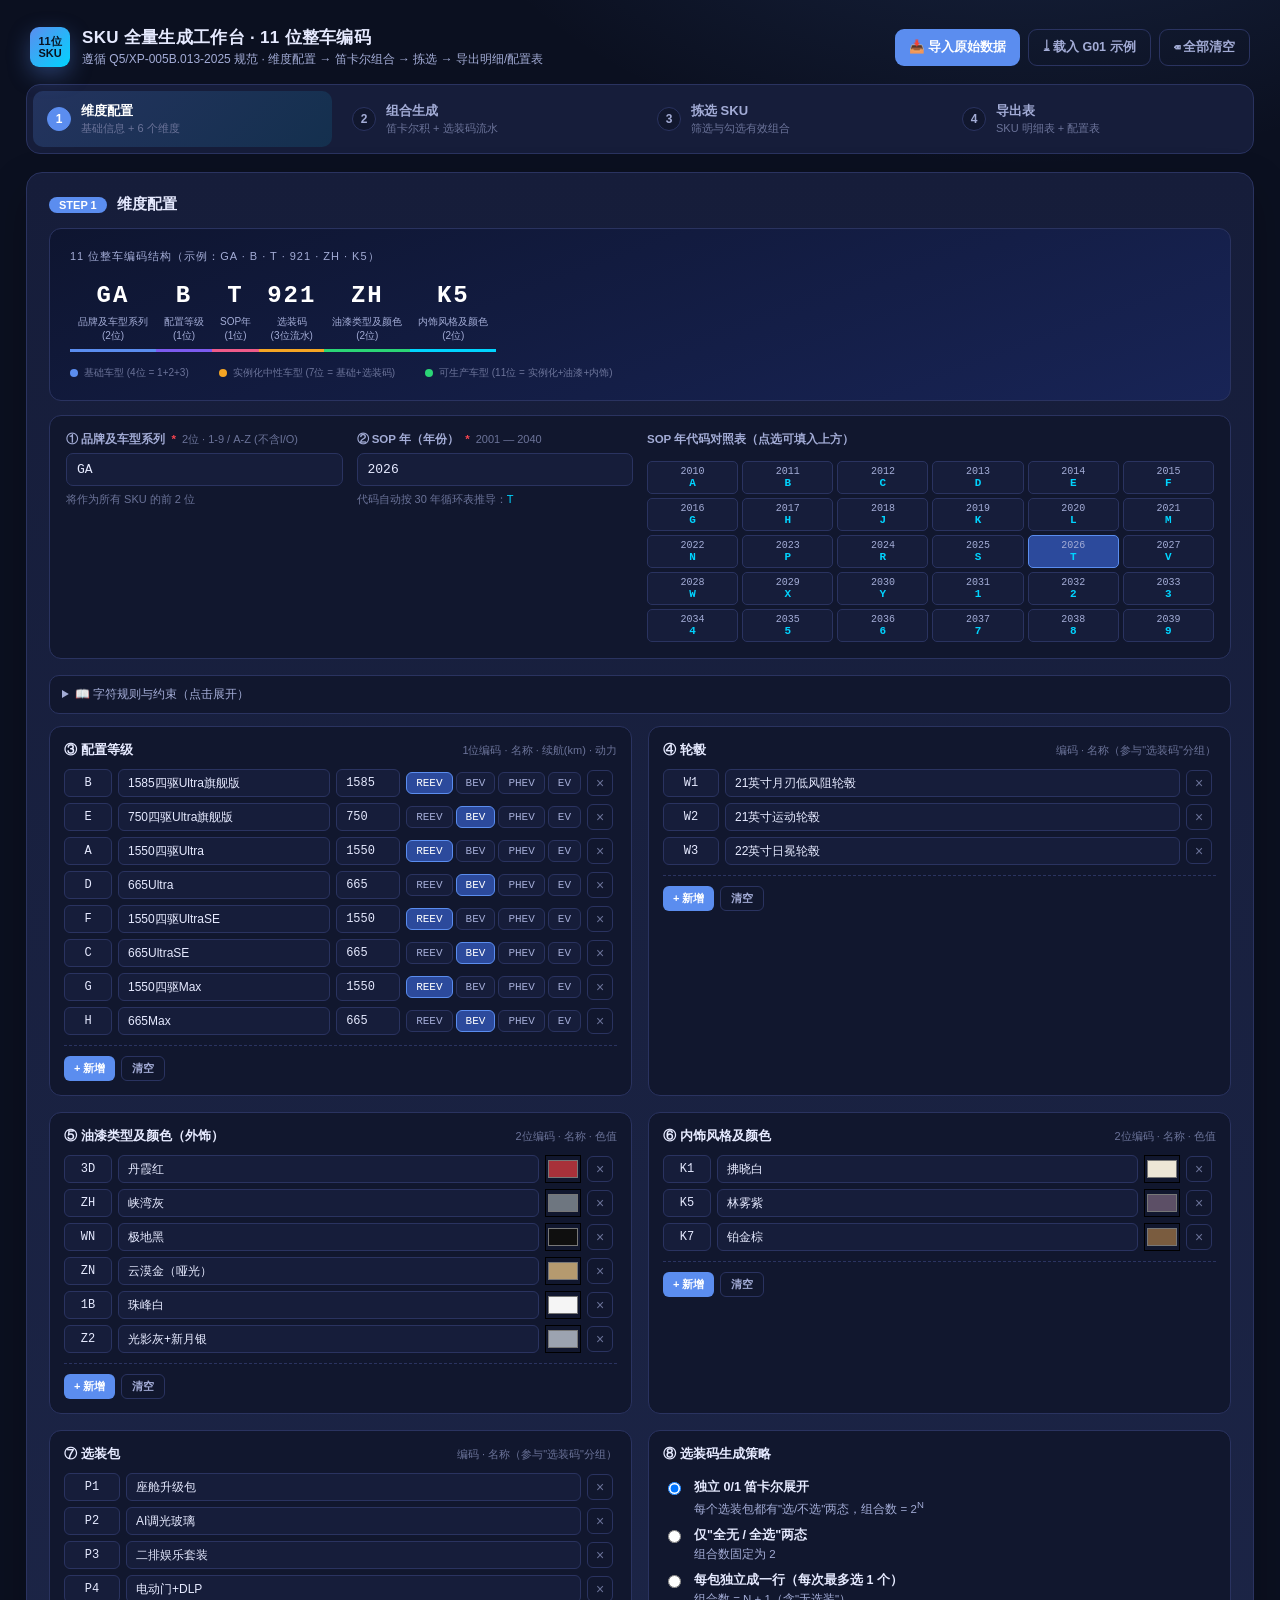
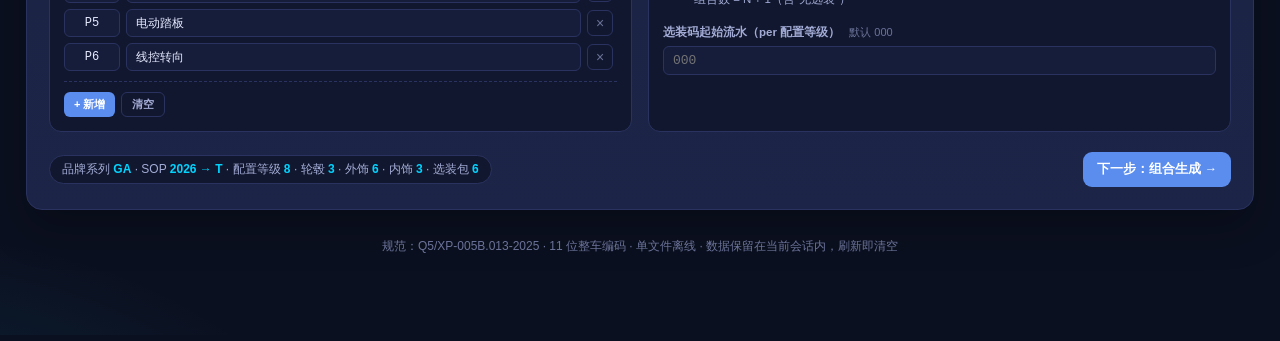
==== commit a038c6f9: "Add reverse-decompose import for raw SKU data 新增「📥 导入原始数据」按钮 + 模态框： - 支持粘贴 / 上传 CSV/TSV，识别 C 列(销售名) " ====
--- a/sku-configurator---产品配置与编码生成引擎/index.html
+++ b/sku-configurator---产品配置与编码生成引擎/index.html
@@ -275,6 +275,44 @@
   .year-table .yc.current { background:var(--chip-active); border-color:var(--primary); color:#fff; }
   .year-table .yc .y { color:var(--text-2); font-size:10px; }
   .year-table .yc .c { color:var(--accent); font-weight:700; }
+
+  /* Import modal */
+  .modal-bg { position:fixed; inset:0; background:rgba(0,0,0,.65); backdrop-filter:blur(4px);
+    z-index:200; display:flex; align-items:center; justify-content:center; padding:20px; }
+  .modal { background:linear-gradient(180deg,var(--panel) 0%,var(--panel-2) 100%);
+    border:1px solid var(--border); border-radius:14px; width:920px; max-width:100%;
+    max-height:90vh; display:flex; flex-direction:column; box-shadow:0 30px 80px rgba(0,0,0,.6); }
+  .modal-head { padding:16px 20px; border-bottom:1px solid var(--border);
+    display:flex; justify-content:space-between; align-items:center; }
+  .modal-head h3 { margin:0; font-size:15px; }
+  .modal-body { padding:18px 20px; overflow-y:auto; flex:1; }
+  .modal-foot { padding:14px 20px; border-top:1px solid var(--border);
+    display:flex; justify-content:flex-end; gap:8px; }
+  .modal-close { background:transparent; border:none; color:var(--muted); cursor:pointer;
+    font-size:22px; line-height:1; padding:0; }
+  .modal-close:hover { color:var(--text); }
+  #importPaste { width:100%; height:140px; background:var(--bg-2); border:1px solid var(--border);
+    color:var(--text); padding:10px; border-radius:8px; font-family:"SF Mono",Menlo,monospace;
+    font-size:11.5px; outline:none; resize:vertical; }
+  #importPaste:focus { border-color:var(--primary); }
+  .import-actions { display:flex; gap:8px; align-items:center; margin-top:10px; flex-wrap:wrap; }
+  .import-actions input[type=file] { background:var(--bg-2); border:1px solid var(--border);
+    color:var(--text-2); padding:7px 10px; border-radius:7px; font-size:12px; }
+  #importPreview { margin-top:14px; }
+  #importPreview .preview-head { font-size:12.5px; color:var(--text-2); margin-bottom:8px; }
+  #importPreview .preview-head b { color:var(--accent); }
+  #importPreview .preview-block { margin-bottom:14px; background:var(--bg-2);
+    border:1px solid var(--border); border-radius:10px; padding:10px 14px; }
+  #importPreview .preview-block .title { font-size:12px; color:var(--text); font-weight:600;
+    margin-bottom:6px; display:flex; justify-content:space-between; }
+  #importPreview .preview-block .title .cnt { color:var(--accent); }
+  #importPreview .preview-block .items { display:flex; flex-wrap:wrap; gap:6px; }
+  #importPreview .preview-block .it { background:var(--panel); border:1px solid var(--border);
+    color:var(--text-2); padding:3px 8px; border-radius:5px; font-size:11.5px;
+    font-family:"SF Mono",Menlo,monospace; }
+  #importPreview .preview-block .it b { color:var(--accent); margin-right:6px; }
+  .alert.err { background:rgba(245,68,79,.08); border:1px solid rgba(245,68,79,.4);
+    color:#ff9aa2; padding:10px 14px; border-radius:8px; font-size:12px; }
 </style>
 </head>
 <body>
@@ -289,6 +327,7 @@
     </div>
   </div>
   <div class="header-actions">
+    <button class="btn" id="btnImport">📥 导入原始数据</button>
     <button class="btn ghost" id="btnLoadG01">⤓ 载入 G01 示例</button>
     <button class="btn ghost" id="btnClearAll">⌫ 全部清空</button>
   </div>
@@ -579,6 +618,41 @@
 <footer class="foot">
   规范：Q5/XP-005B.013-2025 · 11 位整车编码 · 单文件离线 · 数据保留在当前会话内，刷新即清空
 </footer>
+</div>
+
+<!-- Import Modal -->
+<div class="modal-bg hidden" id="importModal">
+  <div class="modal">
+    <div class="modal-head">
+      <h3>📥 导入原始 SKU 数据 · 反向拆解</h3>
+      <button class="modal-close" id="importClose">×</button>
+    </div>
+    <div class="modal-body">
+      <div class="notice">
+        粘贴或上传含 <b>2 列</b>的原始数据：<b>C 列（销售配置名称）</b> + <b>F 列（11 位 SKU 码）</b><br>
+        操作：在 Excel/WPS/Numbers 中选中 C/F 两列 → <kbd>Ctrl+C</kbd> → 粘贴到下方文本框。也支持上传 CSV/TSV 文件。<br>
+        系统将自动识别：品牌系列 / SOP 年 / 配置等级 / 续航 / 动力 / 轮毂 / 外饰 / 内饰 / 选装包，并填入各维度。
+      </div>
+      <textarea id="importPaste" placeholder="示例：
+小鹏GX 超级增程 430四驱Ultra科技旗舰 21英寸低风阻轮毂 座舱升级包 AI调光玻璃 二排娱乐套装 电动门+DLP 电动踏板 暗香红 静谧白	GABT9213DK1
+小鹏GX 超级增程 430四驱Ultra科技旗舰 21英寸低风阻轮毂 座舱升级包 AI调光玻璃 二排娱乐套装 电动门+DLP 电动踏板 暗香红 林雾紫	GABT9213DK5
+..."></textarea>
+      <div class="import-actions">
+        <input type="file" id="importFile" accept=".csv,.tsv,.txt" />
+        <button class="btn ghost" id="btnParseImport">🔍 解析数据</button>
+        <span style="flex:1"></span>
+        <span style="font-size:11.5px; color:var(--muted);">支持: 制表符 / CSV 粘贴 · 表头会自动跳过</span>
+      </div>
+      <div id="importPreview"></div>
+    </div>
+    <div class="modal-foot">
+      <label style="display:flex; align-items:center; gap:6px; font-size:12px; color:var(--text-2); margin-right:auto;">
+        <input type="checkbox" id="optPreselect" checked /> Step 3 中预选导入的 SKU
+      </label>
+      <button class="btn ghost" id="importCancel">取消</button>
+      <button class="btn" id="btnApplyImport" disabled>应用到工作台 →</button>
+    </div>
+  </div>
 </div>
 
 <div id="toast" class="toast"></div>
@@ -1099,7 +1173,12 @@
     });
   });
   state.combos = combos;
-  state.selection = new Set(combos.map(c => c.id));
+  // 若刚刚通过"导入"应用过维度，则只预选与导入 SKU 编码一致的组合；否则默认全选
+  if (_importedSkuSet && _importedSkuSet.size) {
+    state.selection = new Set(combos.filter(c => _importedSkuSet.has(c.fullSku)).map(c => c.id));
+  } else {
+    state.selection = new Set(combos.map(c => c.id));
+  }
   state.page = 1;
   state.filter = { level:'', power:'', exterior:'', interior:'', wheel:'', search:'' };
 }
@@ -1516,6 +1595,284 @@
 });
 
 /* =========================================================================================
+ *  Reverse Decompose: 导入原始 SKU 数据 → 维度
+ * ======================================================================================= */
+let _parsedImport = null;
+let _importedSkuSet = null;  // 应用后用于 Step 3 预选
+
+$('#btnImport').addEventListener('click', () => {
+  $('#importModal').classList.remove('hidden');
+  $('#importPaste').value = '';
+  $('#importFile').value = '';
+  $('#importPreview').innerHTML = '';
+  $('#btnApplyImport').disabled = true;
+  _parsedImport = null;
+});
+$('#importClose').addEventListener('click', closeImport);
+$('#importCancel').addEventListener('click', closeImport);
+function closeImport() { $('#importModal').classList.add('hidden'); }
+$('#importModal').addEventListener('click', e => { if (e.target.id === 'importModal') closeImport(); });
+
+$('#importFile').addEventListener('change', e => {
+  const file = e.target.files[0];
+  if (!file) return;
+  const reader = new FileReader();
+  reader.onload = ev => {
+    $('#importPaste').value = ev.target.result;
+    toast('文件已读入文本框，点击「解析数据」继续');
+  };
+  reader.readAsText(file, 'UTF-8');
+});
+
+$('#btnParseImport').addEventListener('click', () => {
+  const text = $('#importPaste').value || '';
+  if (!text.trim()) { toast('请先粘贴或上传数据'); return; }
+  const rows = parseTextToRows(text);
+  if (!rows.length) {
+    $('#importPreview').innerHTML = `<div class="alert err">未识别到任何 11 位 SKU。请检查：每行需要包含 <code>C列描述</code> 与 <code>F列11位编码</code>，列之间用 Tab 或英文逗号分隔。</div>`;
+    $('#btnApplyImport').disabled = true; return;
+  }
+  const result = reverseDecompose(rows);
+  if (!result || !result.dims.level.length) {
+    $('#importPreview').innerHTML = `<div class="alert err">解析到 ${rows.length} 行 SKU 但未能拆解维度，请检查描述字段格式。</div>`;
+    $('#btnApplyImport').disabled = true; return;
+  }
+  _parsedImport = result;
+  renderImportPreview(result);
+  $('#btnApplyImport').disabled = false;
+});
+
+$('#btnApplyImport').addEventListener('click', () => {
+  if (!_parsedImport) return;
+  state.base = structuredClone(_parsedImport.base);
+  state.dims = structuredClone(_parsedImport.dims);
+  _importedSkuSet = $('#optPreselect').checked
+    ? new Set(_parsedImport.rawRows.map(r => r.fullSku))
+    : null;
+  renderBaseInfo();
+  renderAllDimCards();
+  closeImport();
+  toast(`已应用：识别 ${_parsedImport.rawRows.length} 条 SKU，填充 ${_parsedImport.dims.level.length} 配置等级`);
+});
+
+function parseTextToRows(text) {
+  const lines = text.split(/\r?\n/);
+  const rows = [];
+  for (const line of lines) {
+    const trimmed = line.trim();
+    if (!trimmed) continue;
+    let parts = line.split('\t');
+    if (parts.length < 2) parts = parseCsvLine(line);
+    if (parts.length < 2) parts = [line];
+
+    let f = null, c = null;
+    for (const p of parts) {
+      const v = (p || '').trim();
+      if (!v) continue;
+      if (!f && /^[0-9A-Z]{11}$/i.test(v)) f = v.toUpperCase();
+      else if (v.length > 5 && (!c || v.length > c.length)) c = v;
+    }
+    if (f) rows.push({ c: c || '', f });
+  }
+  return rows;
+}
+
+function parseCsvLine(line) {
+  const out = []; let cur = '', inQuote = false;
+  for (let i = 0; i < line.length; i++) {
+    const ch = line[i];
+    if (inQuote) {
+      if (ch === '"' && line[i+1] === '"') { cur += '"'; i++; }
+      else if (ch === '"') inQuote = false;
+      else cur += ch;
+    } else {
+      if (ch === ',') { out.push(cur); cur = ''; }
+      else if (ch === '"') inQuote = true;
+      else cur += ch;
+    }
+  }
+  out.push(cur);
+  return out;
+}
+
+function reverseDecompose(rows) {
+  const POWER_LABEL_MAP = {
+    '超级增程':'REEV', '增程':'REEV', '增程版':'REEV',
+    '超级电动':'BEV', '纯电':'BEV', '电动':'BEV', '纯电版':'BEV',
+    'PHEV':'PHEV', '插混':'PHEV',
+  };
+
+  const parsed = rows.map(r => {
+    const f = r.f.toUpperCase();
+    const tokens = (r.c || '').trim().split(/\s+/).filter(Boolean);
+
+    let exterior_name = null, interior_name = null, wheel_name = null;
+    let packages = [], preWheel = [];
+    if (tokens.length >= 4) {
+      interior_name = tokens[tokens.length - 1];
+      exterior_name = tokens[tokens.length - 2];
+      let wIdx = -1;
+      for (let i = tokens.length - 3; i >= 0; i--) {
+        if (/轮毂|车轮|wheel/i.test(tokens[i])) { wIdx = i; break; }
+      }
+      if (wIdx >= 0) {
+        wheel_name = tokens[wIdx];
+        packages = tokens.slice(wIdx + 1, tokens.length - 2);
+        preWheel = tokens.slice(0, wIdx);
+      } else {
+        preWheel = tokens.slice(0, tokens.length - 2);
+      }
+    } else {
+      preWheel = tokens;
+    }
+
+    return {
+      fullSku: f,
+      brandSeries: f.slice(0, 2),
+      levelCode: f.slice(2, 3),
+      sopCode: f.slice(3, 4),
+      optCode: f.slice(4, 7),
+      exteriorCode: f.slice(7, 9),
+      interiorCode: f.slice(9, 11),
+      description: r.c,
+      tokens, preWheel, wheel_name, packages, exterior_name, interior_name,
+    };
+  });
+
+  const brandSeries = mode(parsed.map(p => p.brandSeries));
+  const sopCode = mode(parsed.map(p => p.sopCode));
+  const sopYear = sopCodeToYear(sopCode);
+
+  // 配置等级：按 levelCode 分组，从 preWheel tokens 反推名称/续航/动力
+  const levelMap = new Map();
+  parsed.forEach(p => {
+    if (!levelMap.has(p.levelCode)) {
+      levelMap.set(p.levelCode, { code: p.levelCode, samples: [] });
+    }
+    levelMap.get(p.levelCode).samples.push(p.preWheel);
+  });
+  const levels = [...levelMap.values()].map(l => {
+    const sample = l.samples[0] || [];
+    let powerLabel = '', levelName = '';
+    if (sample.length >= 3) {
+      powerLabel = sample[1];
+      levelName = sample.slice(2).join(' ');
+    } else if (sample.length === 2) {
+      levelName = sample[1];
+    } else {
+      levelName = sample.join(' ') || l.code;
+    }
+    const kmMatch = levelName.match(/(\d{3,4})/);
+    const km = kmMatch ? Number(kmMatch[1]) : null;
+    const power = POWER_LABEL_MAP[powerLabel] || powerLabel || '';
+    return { code: l.code, name: levelName || l.code, km, power };
+  });
+
+  // 轮毂：按 wheel_name 唯一性 → 生成 W1/W2/W3
+  const wheelNames = [...new Set(parsed.map(p => p.wheel_name).filter(Boolean))];
+  const wheels = wheelNames.map((n, i) => ({ code: 'W' + (i+1), name: n }));
+
+  // 外饰：按 exteriorCode 分组
+  const extMap = new Map();
+  parsed.forEach(p => {
+    if (!p.exterior_name || !p.exteriorCode) return;
+    if (!extMap.has(p.exteriorCode)) extMap.set(p.exteriorCode, p.exterior_name);
+  });
+  const exteriors = [...extMap.entries()].map(([code, name]) => ({
+    code, name, hex: guessHexFromName(name),
+  }));
+
+  // 内饰
+  const intMap = new Map();
+  parsed.forEach(p => {
+    if (!p.interior_name || !p.interiorCode) return;
+    if (!intMap.has(p.interiorCode)) intMap.set(p.interiorCode, p.interior_name);
+  });
+  const interiors = [...intMap.entries()].map(([code, name]) => ({
+    code, name, hex: guessHexFromName(name),
+  }));
+
+  // 选装包：所有出现过的包名集合
+  const pkgNames = [...new Set(parsed.flatMap(p => p.packages))];
+  const packages = pkgNames.map((n, i) => ({ code: 'P' + (i+1), name: n }));
+
+  return {
+    base: { brandSeries, sopYear },
+    dims: { level: levels, wheel: wheels, exterior: exteriors, interior: interiors, package: packages },
+    rawRows: parsed,
+    sopCode,
+  };
+}
+
+function mode(arr) {
+  const cnt = new Map();
+  arr.forEach(v => cnt.set(v, (cnt.get(v)||0) + 1));
+  let best = null, max = 0;
+  cnt.forEach((c, v) => { if (c > max) { max = c; best = v; } });
+  return best;
+}
+
+function sopCodeToYear(code) {
+  const idx = SOP_CODES_30.indexOf(code);
+  if (idx < 0) return null;
+  const now = new Date().getFullYear();
+  const candidates = [2001 + idx, 2031 + idx, 2061 + idx];
+  return candidates.reduce((best, y) =>
+    Math.abs(y - now) < Math.abs(best - now) ? y : best, candidates[0]);
+}
+
+function guessHexFromName(name) {
+  if (!name) return '#cccccc';
+  const map = [
+    [/红|赤|火|霞/, '#A8313A'],
+    [/黑|暗|夜/, '#1A1A1A'],
+    [/白|银|霜|雪|月/, '#F0F0F0'],
+    [/灰|岩/, '#7A8290'],
+    [/金|黄|阳/, '#C9A867'],
+    [/蓝|海|空/, '#3A5C8A'],
+    [/绿|林|草/, '#5C7A5C'],
+    [/紫|雾|薰/, '#6B5A78'],
+    [/棕|褐|铂|沙|暮/, '#7A5C3F'],
+  ];
+  for (const [re, hex] of map) if (re.test(name)) return hex;
+  return '#cccccc';
+}
+
+function renderImportPreview(r) {
+  const html = `
+    <div class="preview-head">已识别 <b>${r.rawRows.length}</b> 条 SKU · 品牌系列 <b>${r.base.brandSeries}</b> · SOP 年 <b>${r.base.sopYear || '?'}</b> (代码 <b>${r.sopCode}</b>)</div>
+    <div class="preview-block">
+      <div class="title">配置等级 <span class="cnt">${r.dims.level.length}</span></div>
+      <div class="items">${r.dims.level.map(l => `<span class="it"><b>${l.code}</b>${l.name}${l.km?` · ${l.km}km`:''}${l.power?` · ${l.power}`:''}</span>`).join('')}</div>
+    </div>
+    <div class="preview-block">
+      <div class="title">轮毂 <span class="cnt">${r.dims.wheel.length}</span></div>
+      <div class="items">${r.dims.wheel.map(w => `<span class="it"><b>${w.code}</b>${w.name}</span>`).join('')}</div>
+    </div>
+    <div class="preview-block">
+      <div class="title">外饰（油漆） <span class="cnt">${r.dims.exterior.length}</span></div>
+      <div class="items">${r.dims.exterior.map(e => `<span class="it"><b>${e.code}</b>${e.name}</span>`).join('')}</div>
+    </div>
+    <div class="preview-block">
+      <div class="title">内饰 <span class="cnt">${r.dims.interior.length}</span></div>
+      <div class="items">${r.dims.interior.map(i => `<span class="it"><b>${i.code}</b>${i.name}</span>`).join('')}</div>
+    </div>
+    <div class="preview-block">
+      <div class="title">选装包 <span class="cnt">${r.dims.package.length}</span></div>
+      <div class="items">${r.dims.package.map(p => `<span class="it"><b>${p.code}</b>${p.name}</span>`).join('')}</div>
+    </div>
+    <details>
+      <summary>原始 SKU 列表（前 50 条）</summary>
+      <div style="font-family:'SF Mono',Menlo,monospace; font-size:11px; color:var(--text-2); line-height:1.6; max-height:200px; overflow-y:auto; padding-top:6px;">
+        ${r.rawRows.slice(0,50).map(p => `<div><code style="color:var(--accent)">${p.fullSku}</code> · ${p.description||''}</div>`).join('')}
+        ${r.rawRows.length > 50 ? `<div style="color:var(--muted); padding-top:6px;">… 共 ${r.rawRows.length} 条，其余略</div>` : ''}
+      </div>
+    </details>
+  `;
+  $('#importPreview').innerHTML = html;
+}
+
+/* =========================================================================================
  *  Boot
  * ======================================================================================= */
 renderBaseInfo();
